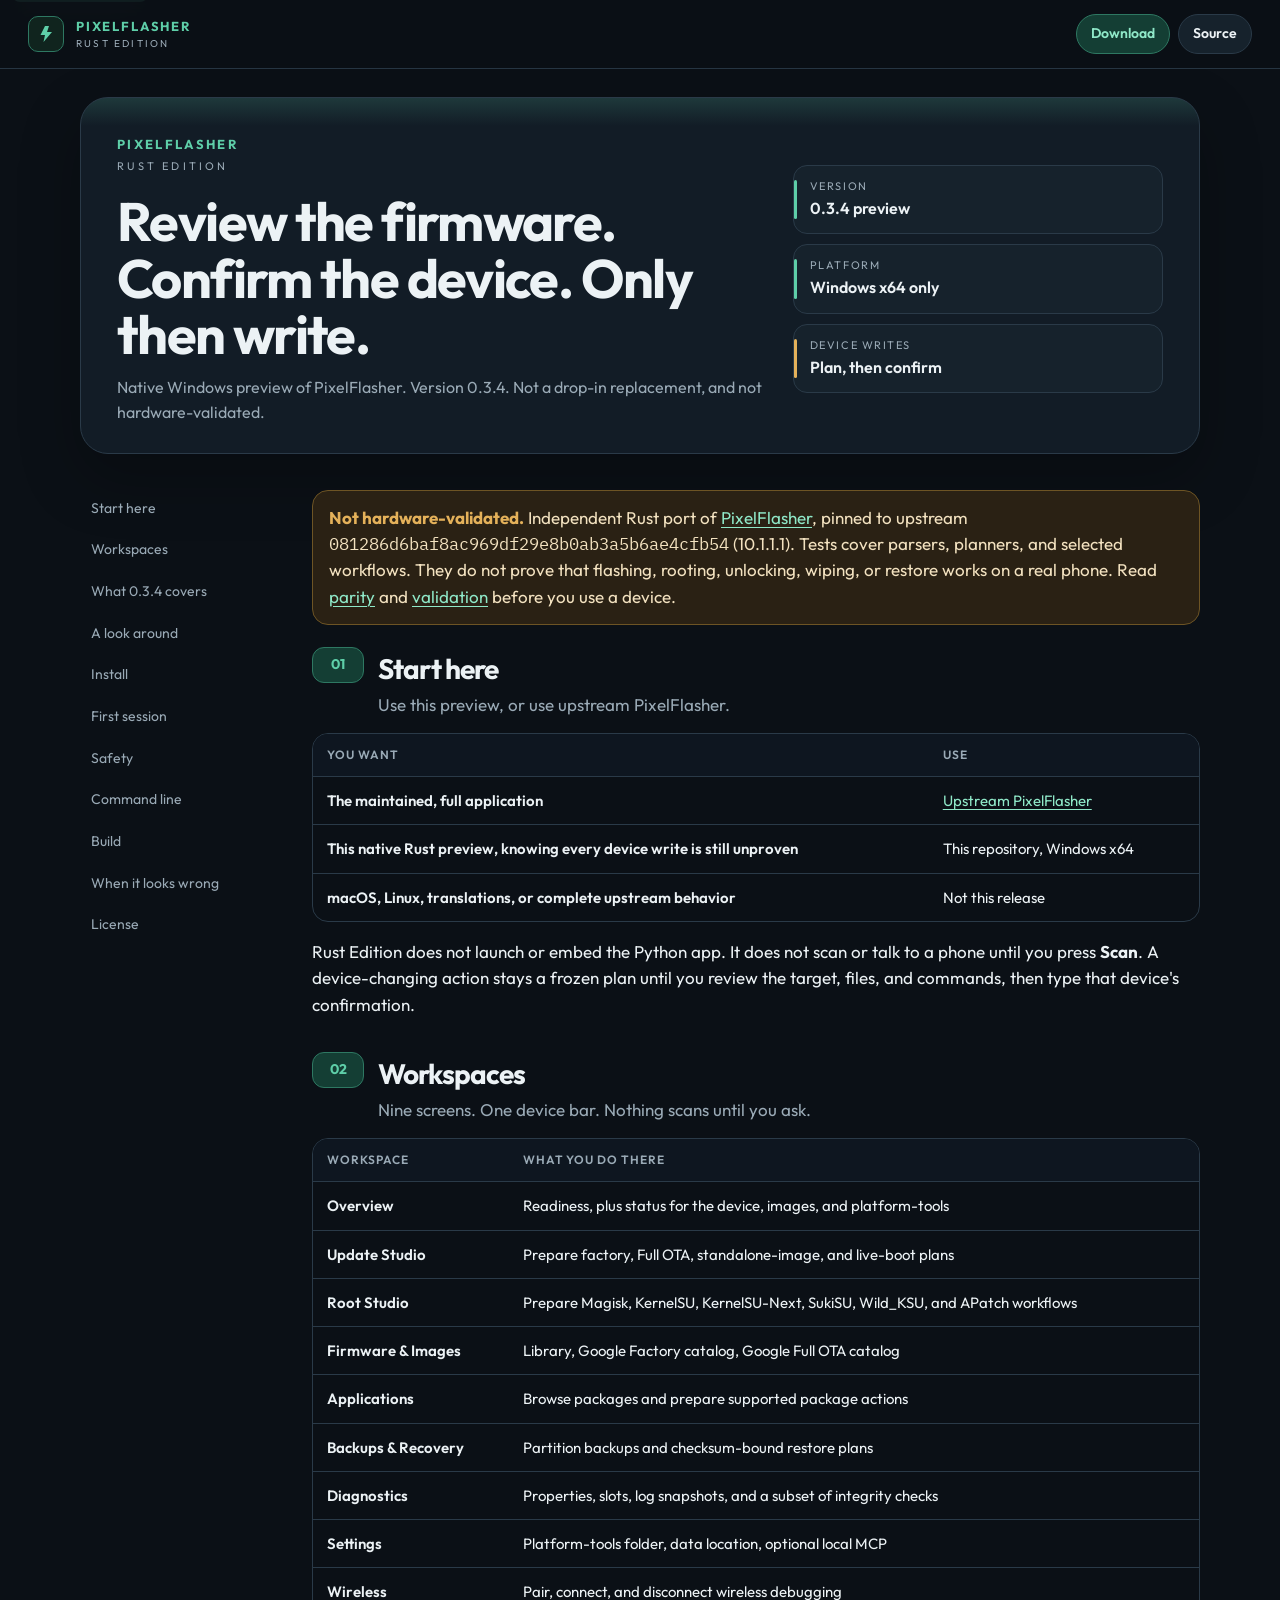
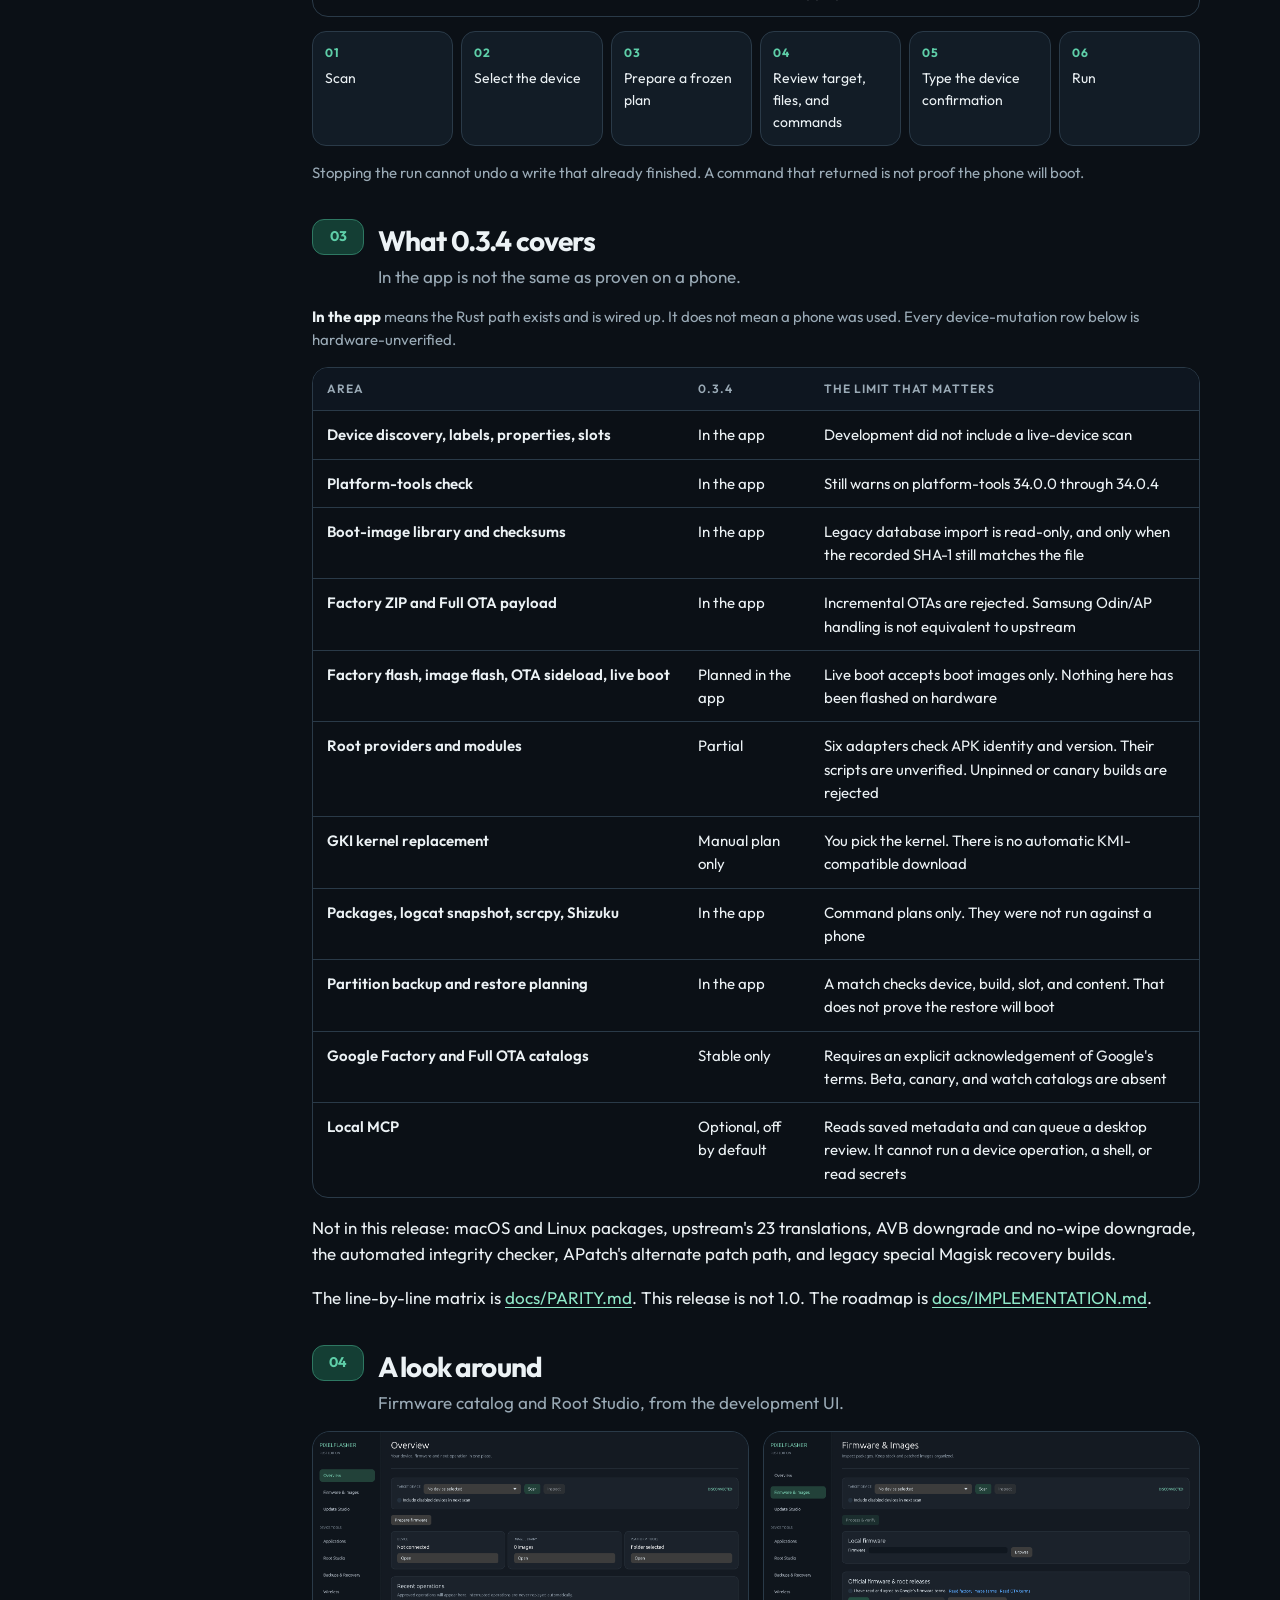
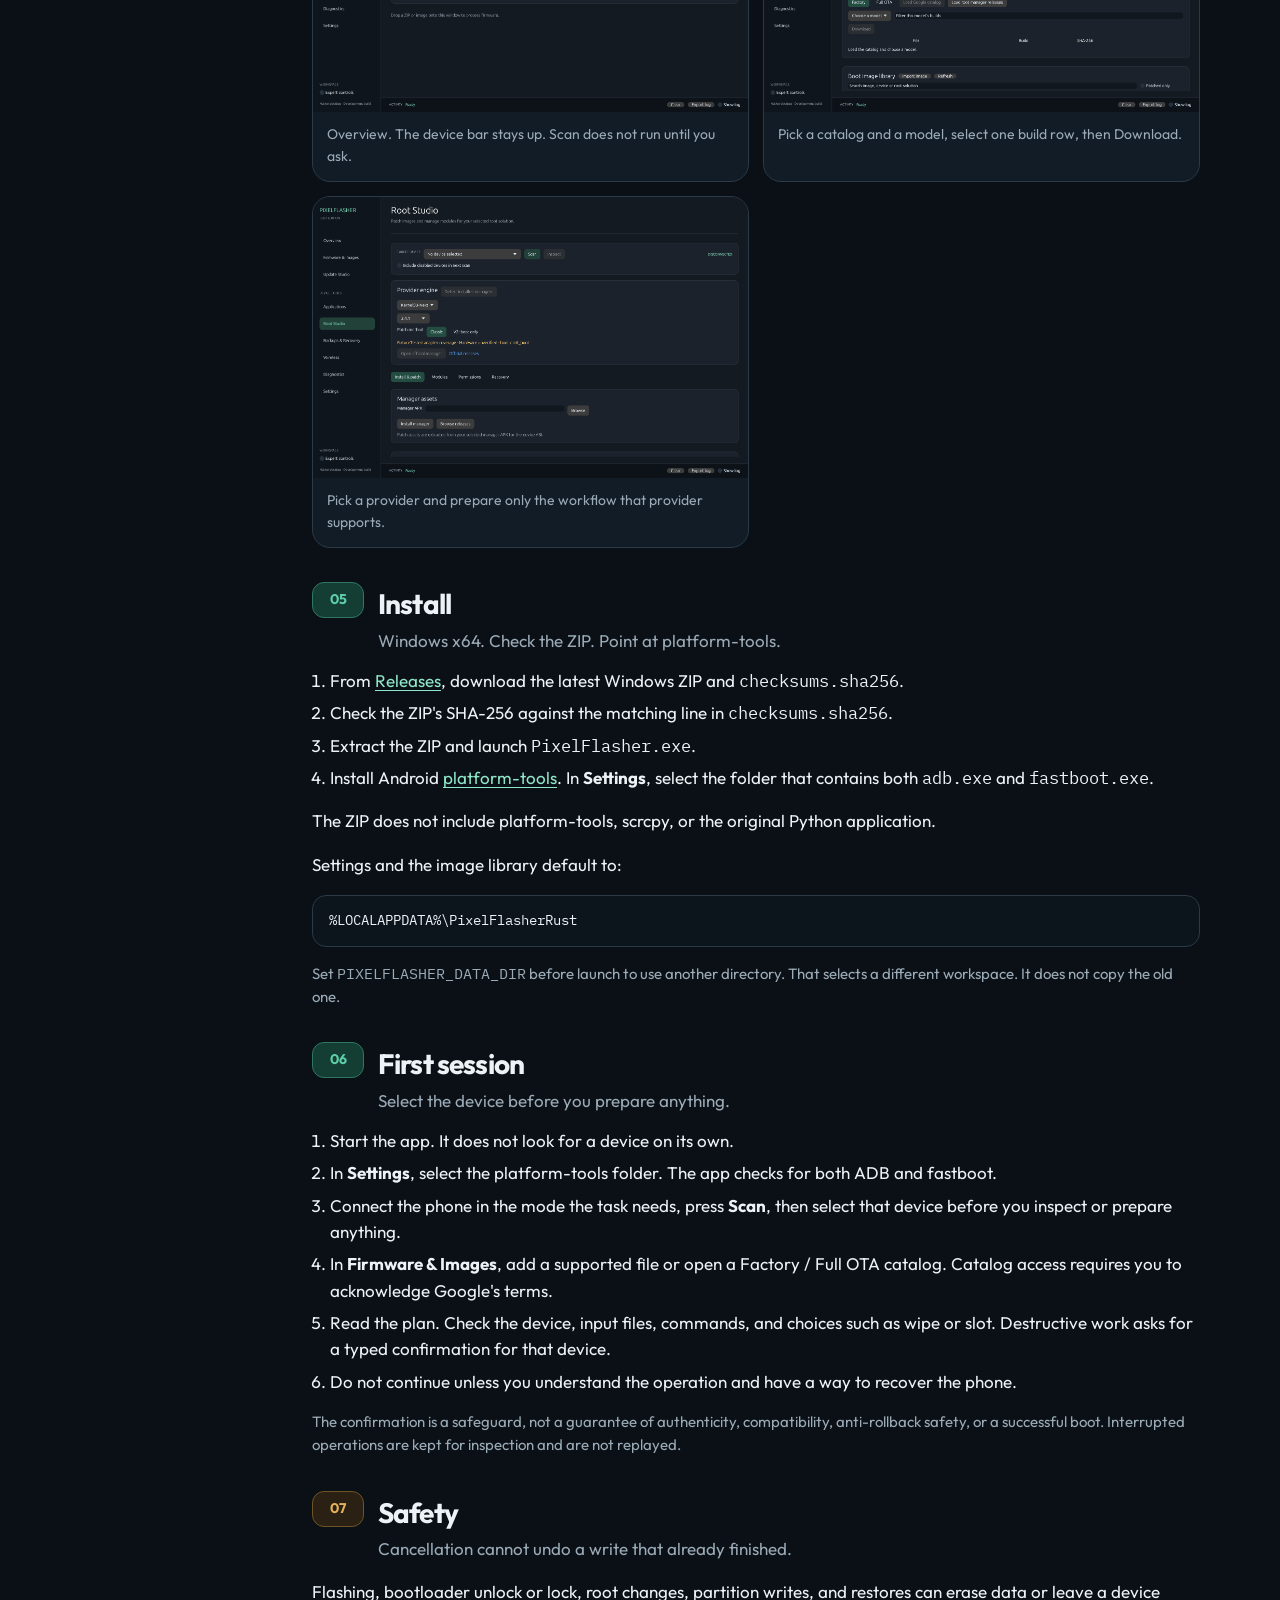
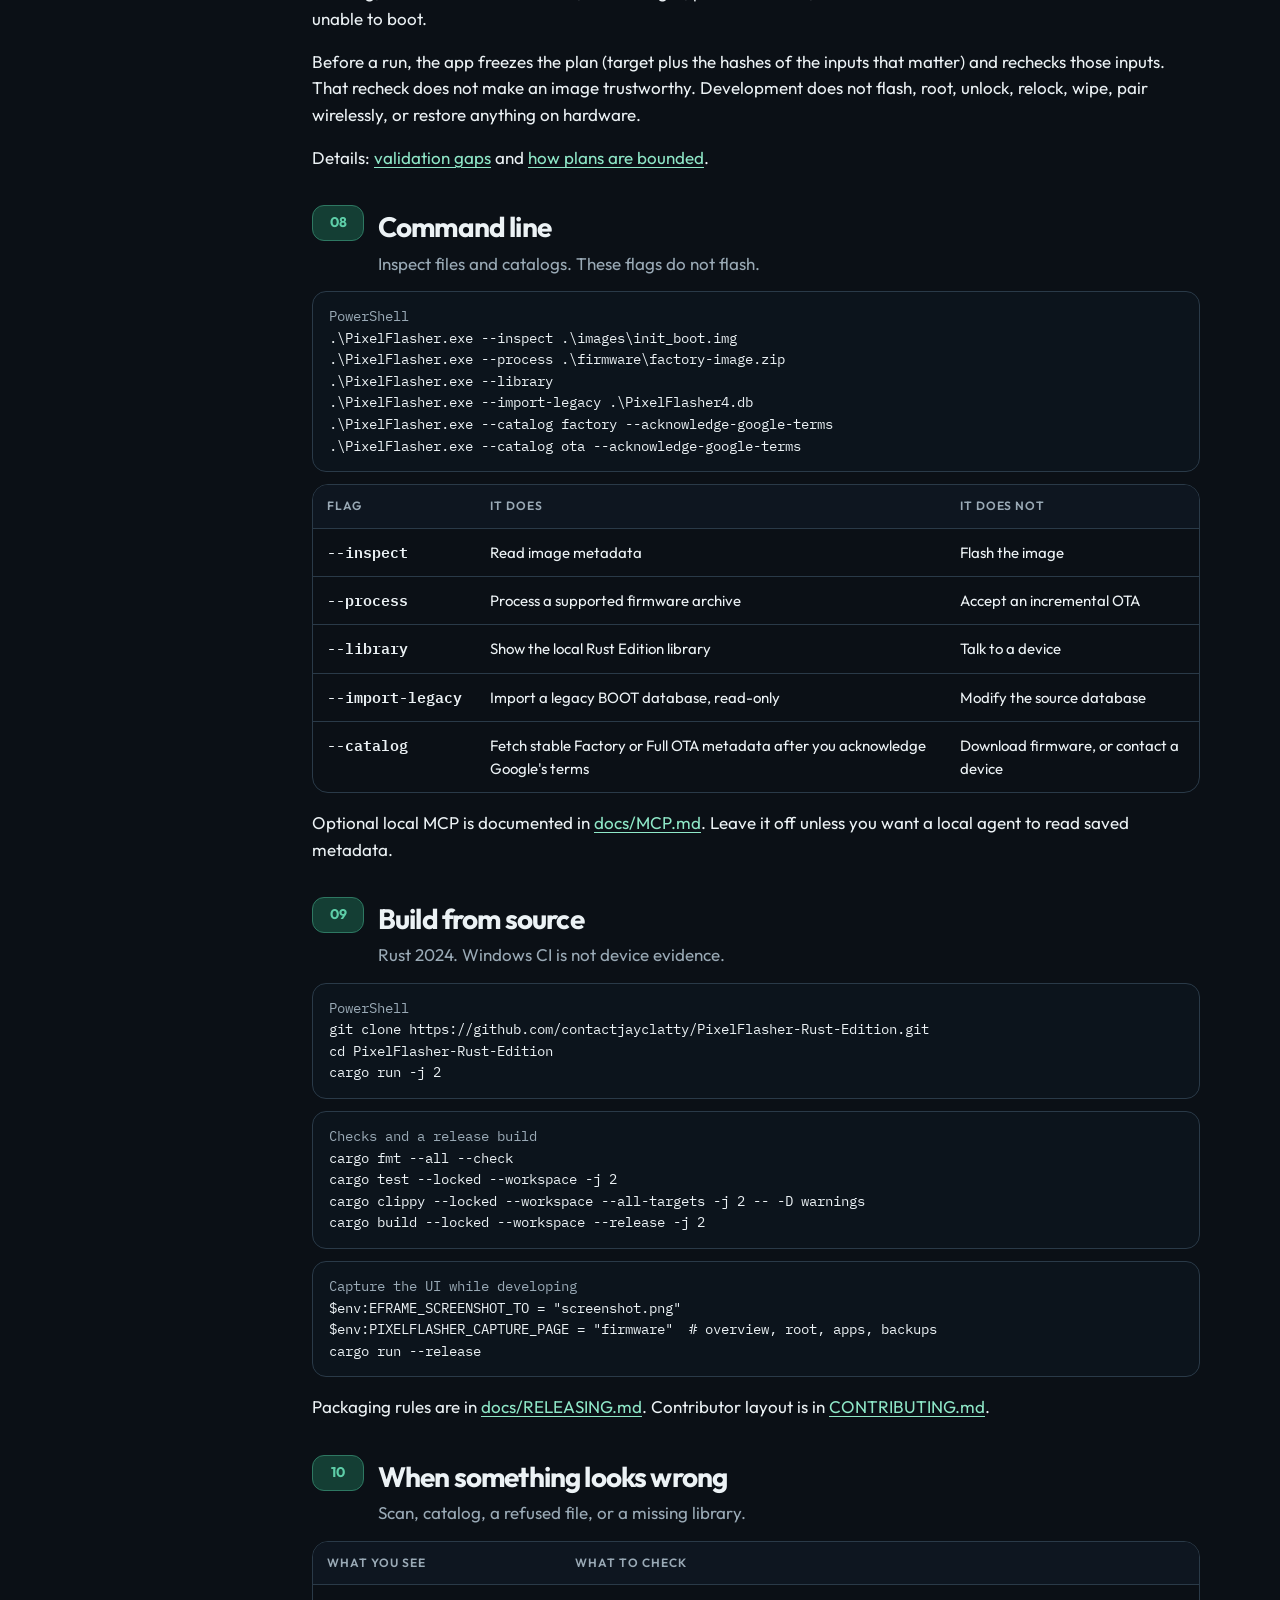
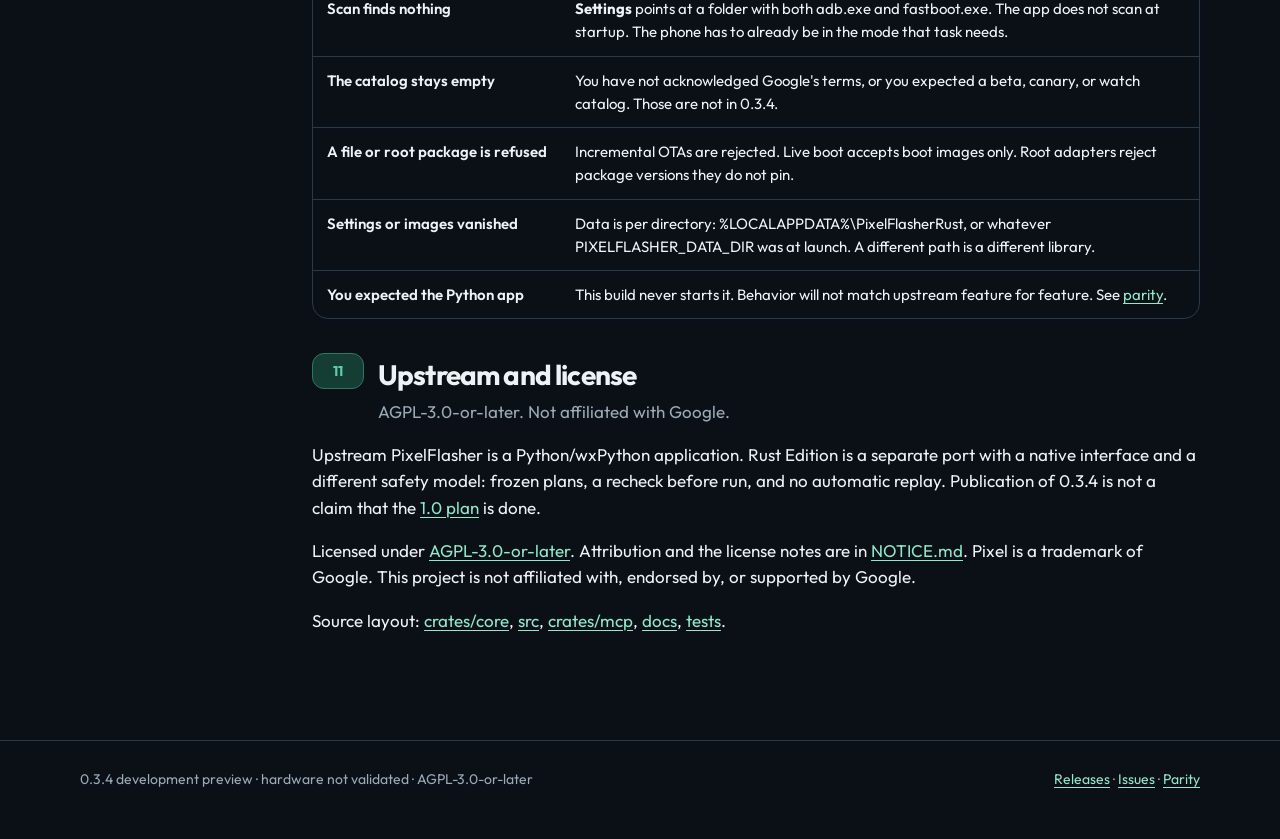
==== docs/index.html @ 73e9b88b "Publish a GitHub Pages site from docs. The page uses real CSS in the app palette. README links to it" ====
<!DOCTYPE html>
<html lang="en">
<head>
  <meta charset="utf-8">
  <meta name="viewport" content="width=device-width, initial-scale=1">
  <title>PixelFlasher Rust Edition</title>
  <meta name="description" content="Native Windows preview for reviewing Pixel firmware and device operations before anything is written. Version 0.3.4. Not hardware-validated.">
  <meta property="og:title" content="PixelFlasher Rust Edition">
  <meta property="og:description" content="Review the firmware. Confirm the device. Only then write. Development preview 0.3.4 for Windows x64.">
  <meta property="og:image" content="https://contactjayclatty.github.io/PixelFlasher-Rust-Edition/screenshots/overview.png">
  <link rel="icon" href="favicon.svg" type="image/svg+xml">
  <link rel="preconnect" href="https://fonts.googleapis.com">
  <link rel="preconnect" href="https://fonts.gstatic.com" crossorigin>
  <link href="https://fonts.googleapis.com/css2?family=IBM+Plex+Mono:wght@400;500&family=Outfit:wght@400;500;700&display=swap" rel="stylesheet">
  <link rel="stylesheet" href="site.css">
</head>
<body>
  <a class="skip" href="#content">Skip to content</a>
  <header class="top">
    <a class="brand" href="#top">
      <span class="mark" aria-hidden="true">
        <svg width="18" height="18" viewBox="0 0 18 18" fill="none">
          <path d="M8 1 L3.5 10 H8 L6.5 17 L15 7 H10 L12 1 Z" fill="#5ECEA8"/>
        </svg>
      </span>
      <span>
        <b>PIXELFLASHER</b>
        <small>RUST EDITION</small>
      </span>
    </a>
    <div class="top-actions">
      <a class="btn primary" href="https://github.com/contactjayclatty/PixelFlasher-Rust-Edition/releases">Download</a>
      <a class="btn" href="https://github.com/contactjayclatty/PixelFlasher-Rust-Edition">Source</a>
    </div>
  </header>

  <main id="top">
    <div class="wrap hero">
      <div>
        <p class="kicker">PIXELFLASHER</p>
        <p class="eyebrow">RUST EDITION</p>
        <h1>Review the firmware. Confirm the device. Only then write.</h1>
        <p class="lede">Native Windows preview of PixelFlasher. Version 0.3.4. Not a drop-in replacement, and not hardware-validated.</p>
      </div>
      <div class="facts">
        <div class="fact"><span>VERSION</span><strong>0.3.4 preview</strong></div>
        <div class="fact"><span>PLATFORM</span><strong>Windows x64 only</strong></div>
        <div class="fact warn"><span>DEVICE WRITES</span><strong>Plan, then confirm</strong></div>
      </div>
    </div>

    <div class="wrap layout">
      <nav class="side" aria-label="On this page">
        <a href="#start">Start here</a>
        <a href="#workspaces">Workspaces</a>
        <a href="#coverage">What 0.3.4 covers</a>
        <a href="#look">A look around</a>
        <a href="#install">Install</a>
        <a href="#session">First session</a>
        <a href="#safety">Safety</a>
        <a href="#cli">Command line</a>
        <a href="#build">Build</a>
        <a href="#trouble">When it looks wrong</a>
        <a href="#license">License</a>
      </nav>

      <div id="content">
        <div class="alert">
          <strong>Not hardware-validated.</strong>
          Independent Rust port of <a href="https://github.com/badabing2005/PixelFlasher">PixelFlasher</a>, pinned to upstream <span class="mono">081286d6baf8ac969df29e8b0ab3a5b6ae4cfb54</span> (10.1.1.1). Tests cover parsers, planners, and selected workflows. They do not prove that flashing, rooting, unlocking, wiping, or restore works on a real phone. Read <a href="https://github.com/contactjayclatty/PixelFlasher-Rust-Edition/blob/main/docs/PARITY.md">parity</a> and <a href="https://github.com/contactjayclatty/PixelFlasher-Rust-Edition/blob/main/docs/VALIDATION.md">validation</a> before you use a device.
        </div>

        <section id="start">
          <div class="section-head">
            <span class="index">01</span>
            <div>
              <h2>Start here</h2>
              <p>Use this preview, or use upstream PixelFlasher.</p>
            </div>
          </div>
          <div class="table-wrap">
            <table>
              <thead><tr><th>You want</th><th>Use</th></tr></thead>
              <tbody>
                <tr><td>The maintained, full application</td><td><a href="https://github.com/badabing2005/PixelFlasher">Upstream PixelFlasher</a></td></tr>
                <tr><td>This native Rust preview, knowing every device write is still unproven</td><td>This repository, Windows x64</td></tr>
                <tr><td>macOS, Linux, translations, or complete upstream behavior</td><td>Not this release</td></tr>
              </tbody>
            </table>
          </div>
          <p>Rust Edition does not launch or embed the Python app. It does not scan or talk to a phone until you press <strong>Scan</strong>. A device-changing action stays a frozen plan until you review the target, files, and commands, then type that device's confirmation.</p>
        </section>

        <section id="workspaces">
          <div class="section-head">
            <span class="index">02</span>
            <div>
              <h2>Workspaces</h2>
              <p>Nine screens. One device bar. Nothing scans until you ask.</p>
            </div>
          </div>
          <div class="table-wrap">
            <table>
              <thead><tr><th>Workspace</th><th>What you do there</th></tr></thead>
              <tbody>
                <tr><td>Overview</td><td>Readiness, plus status for the device, images, and platform-tools</td></tr>
                <tr><td>Update Studio</td><td>Prepare factory, Full OTA, standalone-image, and live-boot plans</td></tr>
                <tr><td>Root Studio</td><td>Prepare Magisk, KernelSU, KernelSU-Next, SukiSU, Wild_KSU, and APatch workflows</td></tr>
                <tr><td>Firmware & Images</td><td>Library, Google Factory catalog, Google Full OTA catalog</td></tr>
                <tr><td>Applications</td><td>Browse packages and prepare supported package actions</td></tr>
                <tr><td>Backups & Recovery</td><td>Partition backups and checksum-bound restore plans</td></tr>
                <tr><td>Diagnostics</td><td>Properties, slots, log snapshots, and a subset of integrity checks</td></tr>
                <tr><td>Settings</td><td>Platform-tools folder, data location, optional local MCP</td></tr>
                <tr><td>Wireless</td><td>Pair, connect, and disconnect wireless debugging</td></tr>
              </tbody>
            </table>
          </div>
          <div class="steps" aria-label="Review flow">
            <div class="step"><b>01</b><span>Scan</span></div>
            <div class="step"><b>02</b><span>Select the device</span></div>
            <div class="step"><b>03</b><span>Prepare a frozen plan</span></div>
            <div class="step"><b>04</b><span>Review target, files, and commands</span></div>
            <div class="step"><b>05</b><span>Type the device confirmation</span></div>
            <div class="step"><b>06</b><span>Run</span></div>
          </div>
          <p class="note">Stopping the run cannot undo a write that already finished. A command that returned is not proof the phone will boot.</p>
        </section>

        <section id="coverage">
          <div class="section-head">
            <span class="index">03</span>
            <div>
              <h2>What 0.3.4 covers</h2>
              <p>In the app is not the same as proven on a phone.</p>
            </div>
          </div>
          <p class="note"><strong style="color:var(--text)">In the app</strong> means the Rust path exists and is wired up. It does not mean a phone was used. Every device-mutation row below is hardware-unverified.</p>
          <div class="table-wrap">
            <table>
              <thead><tr><th>Area</th><th>0.3.4</th><th>The limit that matters</th></tr></thead>
              <tbody>
                <tr><td>Device discovery, labels, properties, slots</td><td>In the app</td><td>Development did not include a live-device scan</td></tr>
                <tr><td>Platform-tools check</td><td>In the app</td><td>Still warns on platform-tools 34.0.0 through 34.0.4</td></tr>
                <tr><td>Boot-image library and checksums</td><td>In the app</td><td>Legacy database import is read-only, and only when the recorded SHA-1 still matches the file</td></tr>
                <tr><td>Factory ZIP and Full OTA payload</td><td>In the app</td><td>Incremental OTAs are rejected. Samsung Odin/AP handling is not equivalent to upstream</td></tr>
                <tr><td>Factory flash, image flash, OTA sideload, live boot</td><td>Planned in the app</td><td>Live boot accepts boot images only. Nothing here has been flashed on hardware</td></tr>
                <tr><td>Root providers and modules</td><td>Partial</td><td>Six adapters check APK identity and version. Their scripts are unverified. Unpinned or canary builds are rejected</td></tr>
                <tr><td>GKI kernel replacement</td><td>Manual plan only</td><td>You pick the kernel. There is no automatic KMI-compatible download</td></tr>
                <tr><td>Packages, logcat snapshot, scrcpy, Shizuku</td><td>In the app</td><td>Command plans only. They were not run against a phone</td></tr>
                <tr><td>Partition backup and restore planning</td><td>In the app</td><td>A match checks device, build, slot, and content. That does not prove the restore will boot</td></tr>
                <tr><td>Google Factory and Full OTA catalogs</td><td>Stable only</td><td>Requires an explicit acknowledgement of Google's terms. Beta, canary, and watch catalogs are absent</td></tr>
                <tr><td>Local MCP</td><td>Optional, off by default</td><td>Reads saved metadata and can queue a desktop review. It cannot run a device operation, a shell, or read secrets</td></tr>
              </tbody>
            </table>
          </div>
          <p>Not in this release: macOS and Linux packages, upstream's 23 translations, AVB downgrade and no-wipe downgrade, the automated integrity checker, APatch's alternate patch path, and legacy special Magisk recovery builds.</p>
          <p>The line-by-line matrix is <a href="https://github.com/contactjayclatty/PixelFlasher-Rust-Edition/blob/main/docs/PARITY.md">docs/PARITY.md</a>. This release is not 1.0. The roadmap is <a href="https://github.com/contactjayclatty/PixelFlasher-Rust-Edition/blob/main/docs/IMPLEMENTATION.md">docs/IMPLEMENTATION.md</a>.</p>
        </section>

        <section id="look">
          <div class="section-head">
            <span class="index">04</span>
            <div>
              <h2>A look around</h2>
              <p>Firmware catalog and Root Studio, from the development UI.</p>
            </div>
          </div>
          <div class="shots">
            <figure>
              <img src="screenshots/overview.png" alt="Overview with the device bar, Scan, Inspect, and status rows">
              <figcaption>Overview. The device bar stays up. Scan does not run until you ask.</figcaption>
            </figure>
            <figure>
              <img src="screenshots/firmware.png" alt="Factory and Full OTA catalog with a model selector and build rows">
              <figcaption>Pick a catalog and a model, select one build row, then Download.</figcaption>
            </figure>
            <figure>
              <img src="screenshots/root.png" alt="Root Studio with provider selection and manager assets">
              <figcaption>Pick a provider and prepare only the workflow that provider supports.</figcaption>
            </figure>
          </div>
        </section>

        <section id="install">
          <div class="section-head">
            <span class="index">05</span>
            <div>
              <h2>Install</h2>
              <p>Windows x64. Check the ZIP. Point at platform-tools.</p>
            </div>
          </div>
          <ol class="clean">
            <li>From <a href="https://github.com/contactjayclatty/PixelFlasher-Rust-Edition/releases">Releases</a>, download the latest Windows ZIP and <span class="mono">checksums.sha256</span>.</li>
            <li>Check the ZIP's SHA-256 against the matching line in <span class="mono">checksums.sha256</span>.</li>
            <li>Extract the ZIP and launch <span class="mono">PixelFlasher.exe</span>.</li>
            <li>Install Android <a href="https://developer.android.com/tools/releases/platform-tools">platform-tools</a>. In <strong>Settings</strong>, select the folder that contains both <span class="mono">adb.exe</span> and <span class="mono">fastboot.exe</span>.</li>
          </ol>
          <p>The ZIP does not include platform-tools, scrcpy, or the original Python application.</p>
          <p>Settings and the image library default to:</p>
          <pre>%LOCALAPPDATA%\PixelFlasherRust</pre>
          <p class="note">Set <span class="mono">PIXELFLASHER_DATA_DIR</span> before launch to use another directory. That selects a different workspace. It does not copy the old one.</p>
        </section>

        <section id="session">
          <div class="section-head">
            <span class="index">06</span>
            <div>
              <h2>First session</h2>
              <p>Select the device before you prepare anything.</p>
            </div>
          </div>
          <ol class="clean">
            <li>Start the app. It does not look for a device on its own.</li>
            <li>In <strong>Settings</strong>, select the platform-tools folder. The app checks for both ADB and fastboot.</li>
            <li>Connect the phone in the mode the task needs, press <strong>Scan</strong>, then select that device before you inspect or prepare anything.</li>
            <li>In <strong>Firmware & Images</strong>, add a supported file or open a Factory / Full OTA catalog. Catalog access requires you to acknowledge Google's terms.</li>
            <li>Read the plan. Check the device, input files, commands, and choices such as wipe or slot. Destructive work asks for a typed confirmation for that device.</li>
            <li>Do not continue unless you understand the operation and have a way to recover the phone.</li>
          </ol>
          <p class="note">The confirmation is a safeguard, not a guarantee of authenticity, compatibility, anti-rollback safety, or a successful boot. Interrupted operations are kept for inspection and are not replayed.</p>
        </section>

        <section id="safety">
          <div class="section-head">
            <span class="index amber">07</span>
            <div>
              <h2>Safety</h2>
              <p>Cancellation cannot undo a write that already finished.</p>
            </div>
          </div>
          <p>Flashing, bootloader unlock or lock, root changes, partition writes, and restores can erase data or leave a device unable to boot.</p>
          <p>Before a run, the app freezes the plan (target plus the hashes of the inputs that matter) and rechecks those inputs. That recheck does not make an image trustworthy. Development does not flash, root, unlock, relock, wipe, pair wirelessly, or restore anything on hardware.</p>
          <p>Details: <a href="https://github.com/contactjayclatty/PixelFlasher-Rust-Edition/blob/main/docs/VALIDATION.md">validation gaps</a> and <a href="https://github.com/contactjayclatty/PixelFlasher-Rust-Edition/blob/main/docs/ARCHITECTURE.md">how plans are bounded</a>.</p>
        </section>

        <section id="cli">
          <div class="section-head">
            <span class="index">08</span>
            <div>
              <h2>Command line</h2>
              <p>Inspect files and catalogs. These flags do not flash.</p>
            </div>
          </div>
          <pre><span>PowerShell</span>
.\PixelFlasher.exe --inspect .\images\init_boot.img
.\PixelFlasher.exe --process .\firmware\factory-image.zip
.\PixelFlasher.exe --library
.\PixelFlasher.exe --import-legacy .\PixelFlasher4.db
.\PixelFlasher.exe --catalog factory --acknowledge-google-terms
.\PixelFlasher.exe --catalog ota --acknowledge-google-terms</pre>
          <div class="table-wrap">
            <table>
              <thead><tr><th>Flag</th><th>It does</th><th>It does not</th></tr></thead>
              <tbody>
                <tr><td><span class="mono">--inspect</span></td><td>Read image metadata</td><td>Flash the image</td></tr>
                <tr><td><span class="mono">--process</span></td><td>Process a supported firmware archive</td><td>Accept an incremental OTA</td></tr>
                <tr><td><span class="mono">--library</span></td><td>Show the local Rust Edition library</td><td>Talk to a device</td></tr>
                <tr><td><span class="mono">--import-legacy</span></td><td>Import a legacy BOOT database, read-only</td><td>Modify the source database</td></tr>
                <tr><td><span class="mono">--catalog</span></td><td>Fetch stable Factory or Full OTA metadata after you acknowledge Google's terms</td><td>Download firmware, or contact a device</td></tr>
              </tbody>
            </table>
          </div>
          <p>Optional local MCP is documented in <a href="https://github.com/contactjayclatty/PixelFlasher-Rust-Edition/blob/main/docs/MCP.md">docs/MCP.md</a>. Leave it off unless you want a local agent to read saved metadata.</p>
        </section>

        <section id="build">
          <div class="section-head">
            <span class="index">09</span>
            <div>
              <h2>Build from source</h2>
              <p>Rust 2024. Windows CI is not device evidence.</p>
            </div>
          </div>
          <pre><span>PowerShell</span>
git clone https://github.com/contactjayclatty/PixelFlasher-Rust-Edition.git
cd PixelFlasher-Rust-Edition
cargo run -j 2</pre>
          <pre><span>Checks and a release build</span>
cargo fmt --all --check
cargo test --locked --workspace -j 2
cargo clippy --locked --workspace --all-targets -j 2 -- -D warnings
cargo build --locked --workspace --release -j 2</pre>
          <pre><span>Capture the UI while developing</span>
$env:EFRAME_SCREENSHOT_TO = "screenshot.png"
$env:PIXELFLASHER_CAPTURE_PAGE = "firmware"  # overview, root, apps, backups
cargo run --release</pre>
          <p>Packaging rules are in <a href="https://github.com/contactjayclatty/PixelFlasher-Rust-Edition/blob/main/docs/RELEASING.md">docs/RELEASING.md</a>. Contributor layout is in <a href="https://github.com/contactjayclatty/PixelFlasher-Rust-Edition/blob/main/CONTRIBUTING.md">CONTRIBUTING.md</a>.</p>
        </section>

        <section id="trouble">
          <div class="section-head">
            <span class="index">10</span>
            <div>
              <h2>When something looks wrong</h2>
              <p>Scan, catalog, a refused file, or a missing library.</p>
            </div>
          </div>
          <div class="table-wrap">
            <table>
              <thead><tr><th>What you see</th><th>What to check</th></tr></thead>
              <tbody>
                <tr><td>Scan finds nothing</td><td><strong>Settings</strong> points at a folder with both adb.exe and fastboot.exe. The app does not scan at startup. The phone has to already be in the mode that task needs.</td></tr>
                <tr><td>The catalog stays empty</td><td>You have not acknowledged Google's terms, or you expected a beta, canary, or watch catalog. Those are not in 0.3.4.</td></tr>
                <tr><td>A file or root package is refused</td><td>Incremental OTAs are rejected. Live boot accepts boot images only. Root adapters reject package versions they do not pin.</td></tr>
                <tr><td>Settings or images vanished</td><td>Data is per directory: %LOCALAPPDATA%\PixelFlasherRust, or whatever PIXELFLASHER_DATA_DIR was at launch. A different path is a different library.</td></tr>
                <tr><td>You expected the Python app</td><td>This build never starts it. Behavior will not match upstream feature for feature. See <a href="https://github.com/contactjayclatty/PixelFlasher-Rust-Edition/blob/main/docs/PARITY.md">parity</a>.</td></tr>
              </tbody>
            </table>
          </div>
        </section>

        <section id="license">
          <div class="section-head">
            <span class="index">11</span>
            <div>
              <h2>Upstream and license</h2>
              <p>AGPL-3.0-or-later. Not affiliated with Google.</p>
            </div>
          </div>
          <p>Upstream PixelFlasher is a Python/wxPython application. Rust Edition is a separate port with a native interface and a different safety model: frozen plans, a recheck before run, and no automatic replay. Publication of 0.3.4 is not a claim that the <a href="https://github.com/contactjayclatty/PixelFlasher-Rust-Edition/blob/main/docs/IMPLEMENTATION.md">1.0 plan</a> is done.</p>
          <p>Licensed under <a href="https://www.gnu.org/licenses/agpl-3.0">AGPL-3.0-or-later</a>. Attribution and the license notes are in <a href="https://github.com/contactjayclatty/PixelFlasher-Rust-Edition/blob/main/NOTICE.md">NOTICE.md</a>. Pixel is a trademark of Google. This project is not affiliated with, endorsed by, or supported by Google.</p>
          <p>Source layout: <a href="https://github.com/contactjayclatty/PixelFlasher-Rust-Edition/tree/main/crates/core">crates/core</a>, <a href="https://github.com/contactjayclatty/PixelFlasher-Rust-Edition/tree/main/src">src</a>, <a href="https://github.com/contactjayclatty/PixelFlasher-Rust-Edition/tree/main/crates/mcp">crates/mcp</a>, <a href="https://github.com/contactjayclatty/PixelFlasher-Rust-Edition/tree/main/docs">docs</a>, <a href="https://github.com/contactjayclatty/PixelFlasher-Rust-Edition/tree/main/tests">tests</a>.</p>
        </section>
      </div>
    </div>
  </main>
  <footer class="site">
    <div class="wrap">
      <div>0.3.4 development preview · hardware not validated · AGPL-3.0-or-later</div>
      <div>
        <a href="https://github.com/contactjayclatty/PixelFlasher-Rust-Edition/releases">Releases</a>
        ·
        <a href="https://github.com/contactjayclatty/PixelFlasher-Rust-Edition/issues">Issues</a>
        ·
        <a href="https://github.com/contactjayclatty/PixelFlasher-Rust-Edition/blob/main/docs/PARITY.md">Parity</a>
      </div>
    </div>
  </footer>
</body>
</html>
---- docs/site.css ----
:root {
  --bg: #0b1016;
  --raise: #101820;
  --card: #121c26;
  --line: #2a3a48;
  --mint: #5ecea8;
  --mint-2: #8fe8c8;
  --pill: #143e34;
  --pill-line: #2e7862;
  --text: #ecf2f5;
  --muted: #9aaab6;
  --amber: #e4b15a;
  --amber-bg: #2a2114;
  --amber-line: #6d5424;
  --chip: #16222c;
  --danger: #f0b4b4;
  --sans: "Outfit", "Segoe UI", "Helvetica Neue", sans-serif;
  --mono: "IBM Plex Mono", ui-monospace, "Cascadia Code", monospace;
  --max: 1120px;
  --nav: 196px;
  --radius: 18px;
}
* { box-sizing: border-box; }
html { scroll-behavior: smooth; }
body {
  margin: 0;
  background:
    radial-gradient(900px 420px at 10% -10%, rgba(94, 206, 168, .08), transparent 60%),
    var(--bg);
  color: var(--text);
  font-family: var(--sans);
  font-size: 17px;
  line-height: 1.55;
}
a { color: var(--mint-2); text-decoration-thickness: 1px; text-underline-offset: 3px; }
a:hover { color: white; }
img { max-width: 100%; height: auto; }
code, .mono { font-family: var(--mono); }
:focus-visible { outline: 2px solid var(--mint); outline-offset: 3px; }

.skip {
  position: absolute; left: 12px; top: -40px;
  background: var(--mint); color: #062018; padding: 8px 12px; border-radius: 8px;
}
.skip:focus { top: 12px; z-index: 5; }

.top {
  position: sticky; top: 0; z-index: 4;
  display: flex; align-items: center; justify-content: space-between; gap: 16px;
  padding: 14px 28px;
  background: rgba(11, 16, 22, .86);
  border-bottom: 1px solid rgba(42, 58, 72, .9);
  backdrop-filter: blur(14px);
}
.brand { display: flex; align-items: center; gap: 12px; color: inherit; text-decoration: none; }
.mark {
  width: 36px; height: 36px; border-radius: 10px;
  background: #10241e; border: 1px solid var(--pill-line);
  display: grid; place-items: center;
}
.brand b { display: block; letter-spacing: .14em; font-size: 13px; font-weight: 700; color: var(--mint); }
.brand small { display: block; letter-spacing: .22em; font-size: 10px; color: var(--muted); }
.top-actions { display: flex; gap: 8px; flex-wrap: wrap; }
.btn {
  display: inline-flex; align-items: center; justify-content: center;
  border-radius: 999px; padding: 8px 14px;
  font-size: 14px; font-weight: 600; text-decoration: none;
  border: 1px solid var(--line); color: var(--text); background: var(--chip);
}
.btn.primary { background: var(--pill); border-color: var(--pill-line); color: var(--mint-2); }
.btn:hover { border-color: var(--mint); color: white; }

.wrap { width: min(var(--max), calc(100% - 40px)); margin: 0 auto; }
.hero {
  margin: 28px auto 8px;
  background: linear-gradient(180deg, rgba(94,206,168,.16), rgba(94,206,168,0) 28px), var(--card);
  border: 1px solid var(--line);
  border-radius: 28px;
  padding: 36px 36px 28px;
  display: grid;
  grid-template-columns: 1.4fr .8fr;
  gap: 28px;
  box-shadow: 0 24px 60px rgba(0,0,0,.25);
}
.kicker { margin: 0; letter-spacing: .18em; font-size: 13px; font-weight: 700; color: var(--mint); }
.eyebrow { margin: 4px 0 18px; letter-spacing: .28em; font-size: 11px; color: var(--muted); }
h1 { margin: 0 0 12px; font-size: clamp(36px, 5vw, 54px); line-height: 1.05; letter-spacing: -0.03em; font-weight: 700; }
.lede { margin: 0; color: var(--muted); font-size: 16px; }
.facts { display: grid; gap: 10px; align-content: center; }
.fact {
  background: var(--chip); border: 1px solid var(--line); border-radius: 14px;
  padding: 12px 14px 12px 16px; position: relative;
}
.fact::before {
  content: ""; position: absolute; left: 0; top: 14px; bottom: 14px; width: 3px; border-radius: 3px; background: var(--mint);
}
.fact.warn::before { background: var(--amber); }
.fact span { display: block; font-size: 11px; letter-spacing: .14em; color: var(--muted); }
.fact strong { font-size: 16px; font-weight: 600; }

.layout { display: grid; grid-template-columns: var(--nav) 1fr; gap: 36px; padding: 28px 0 72px; }
.side { position: sticky; top: 84px; align-self: start; display: grid; gap: 4px; }
.side a {
  color: var(--muted); text-decoration: none; font-size: 14px;
  padding: 7px 10px; border-radius: 10px; border: 1px solid transparent;
}
.side a:hover { color: var(--text); background: rgba(255,255,255,.03); }

.alert {
  border: 1px solid var(--amber-line); background: var(--amber-bg);
  border-radius: 16px; padding: 14px 16px; margin: 0 0 22px; color: #f3e2c0;
}
.alert strong { color: var(--amber); }

section { margin: 0 0 34px; scroll-margin-top: 84px; }
.section-head { display: flex; gap: 14px; align-items: flex-start; margin-bottom: 14px; }
.index {
  flex: 0 0 auto; min-width: 52px; height: 36px; border-radius: 12px;
  display: grid; place-items: center;
  background: var(--pill); border: 1px solid var(--pill-line);
  color: var(--mint); font-weight: 700; font-size: 14px;
}
.index.amber { background: var(--amber-bg); border-color: var(--amber-line); color: var(--amber); }
h2 { margin: 0; font-size: 28px; letter-spacing: -0.03em; }
.section-head p { margin: 2px 0 0; color: var(--muted); }

.table-wrap { overflow-x: auto; border: 1px solid var(--line); border-radius: 16px; }
table { width: 100%; border-collapse: collapse; font-size: 15px; }
th, td { text-align: left; padding: 12px 14px; vertical-align: top; border-bottom: 1px solid var(--line); }
th { color: var(--muted); font-weight: 600; font-size: 12px; letter-spacing: .08em; text-transform: uppercase; background: #0e1620; }
tr:last-child td { border-bottom: 0; }
td:first-child { font-weight: 600; white-space: nowrap; }

.steps { display: grid; grid-template-columns: repeat(6, 1fr); gap: 8px; margin: 14px 0; }
.step {
  background: var(--card); border: 1px solid var(--line); border-radius: 14px; padding: 12px;
  min-height: 92px;
}
.step b { display: block; color: var(--mint); font-size: 12px; letter-spacing: .08em; }
.step span { display: block; margin-top: 6px; font-size: 14px; }

ol.clean, ul.clean { margin: 8px 0 0; padding-left: 18px; }
ol.clean li, ul.clean li { margin: 6px 0; }

.shots { display: grid; grid-template-columns: 1fr 1fr; gap: 14px; }
figure { margin: 0; background: var(--card); border: 1px solid var(--line); border-radius: 18px; overflow: hidden; }
figure img { display: block; width: 100%; }
figcaption { padding: 12px 14px 14px; color: var(--muted); font-size: 14px; }

pre {
  margin: 12px 0; padding: 14px 16px; overflow-x: auto;
  background: #0c141c; border: 1px solid var(--line); border-radius: 14px;
  font-family: var(--mono); font-size: 13.5px; line-height: 1.6;
}
pre span { color: var(--muted); }

.note { color: var(--muted); font-size: 15px; }

footer.site {
  border-top: 1px solid var(--line);
  padding: 28px 0 48px; color: var(--muted); font-size: 14px;
}
footer.site .wrap { display: flex; justify-content: space-between; gap: 18px; flex-wrap: wrap; }

@media (max-width: 900px) {
  .hero, .layout, .shots, .steps { grid-template-columns: 1fr; }
  .side { position: static; grid-auto-flow: column; overflow-x: auto; }
  .top { padding: 12px 16px; }
  .wrap { width: min(var(--max), calc(100% - 28px)); }
  .hero { padding: 22px; }
  td:first-child { white-space: normal; }
}
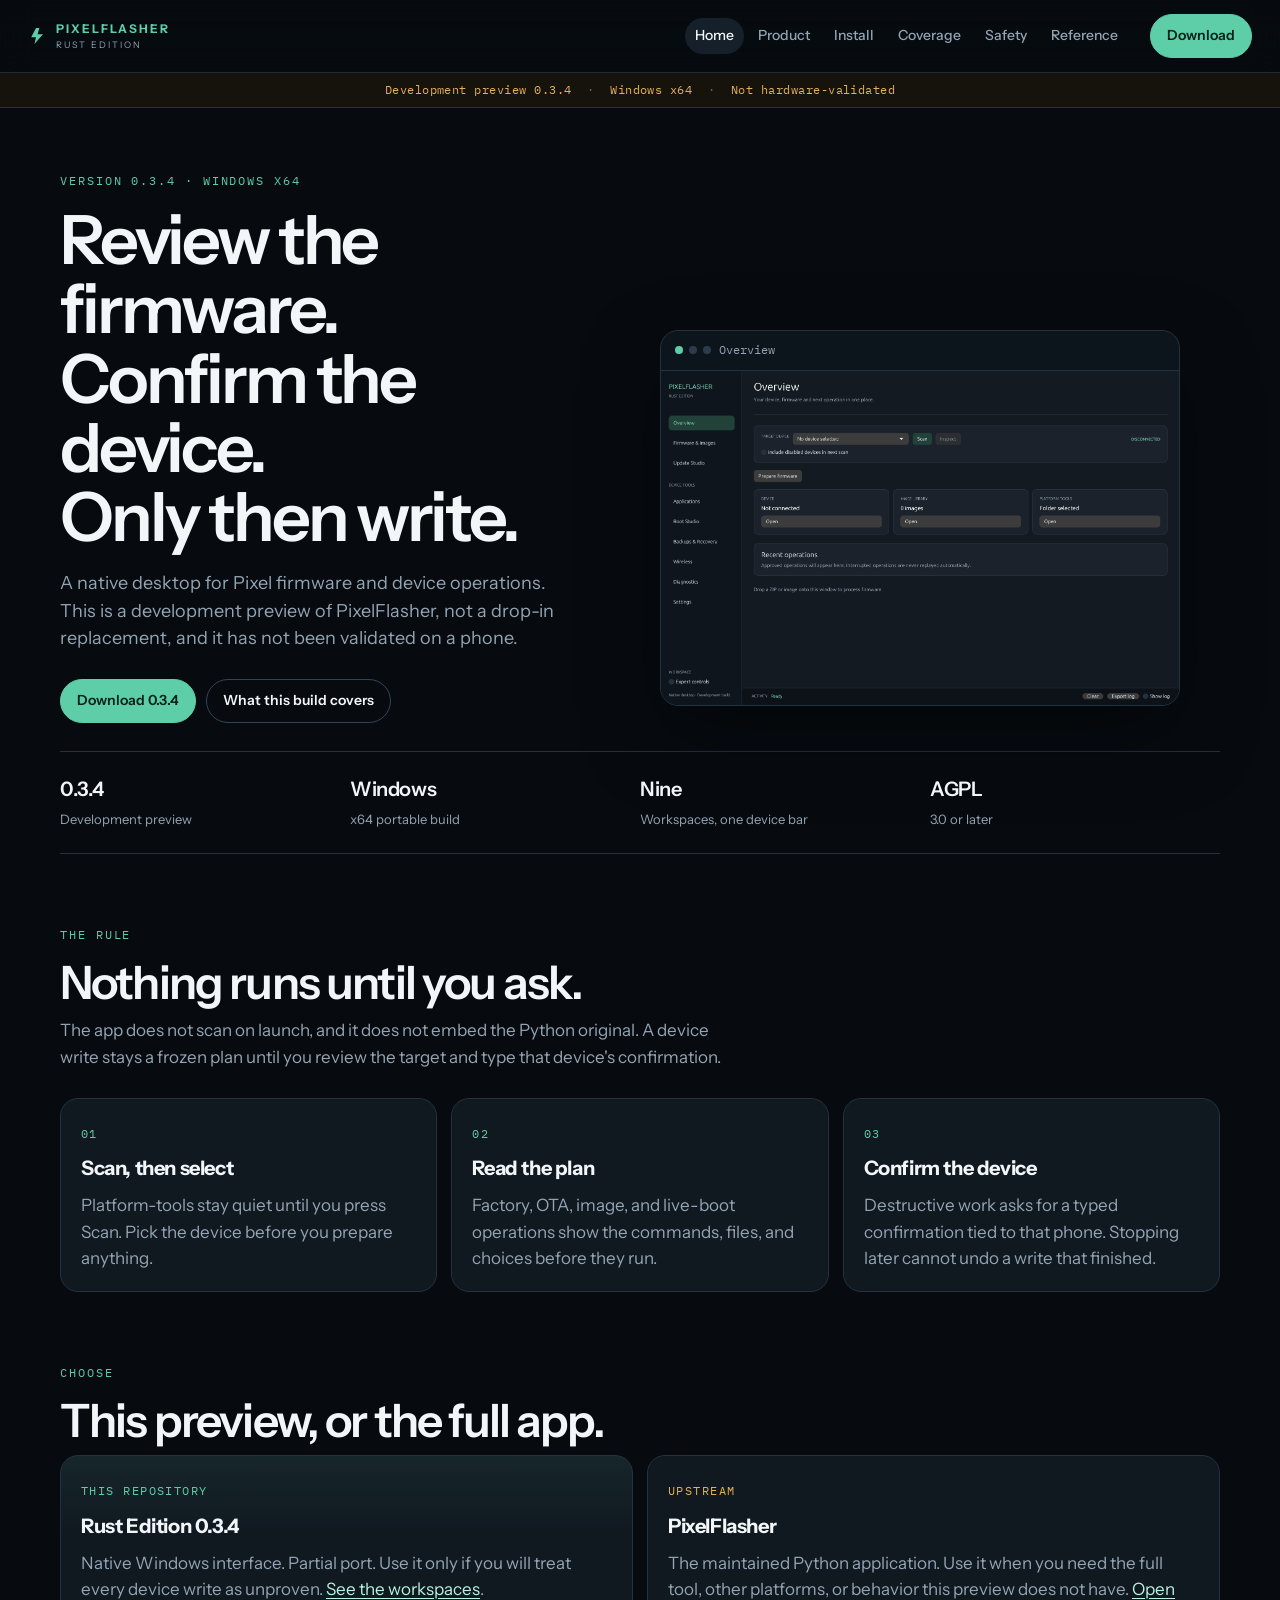
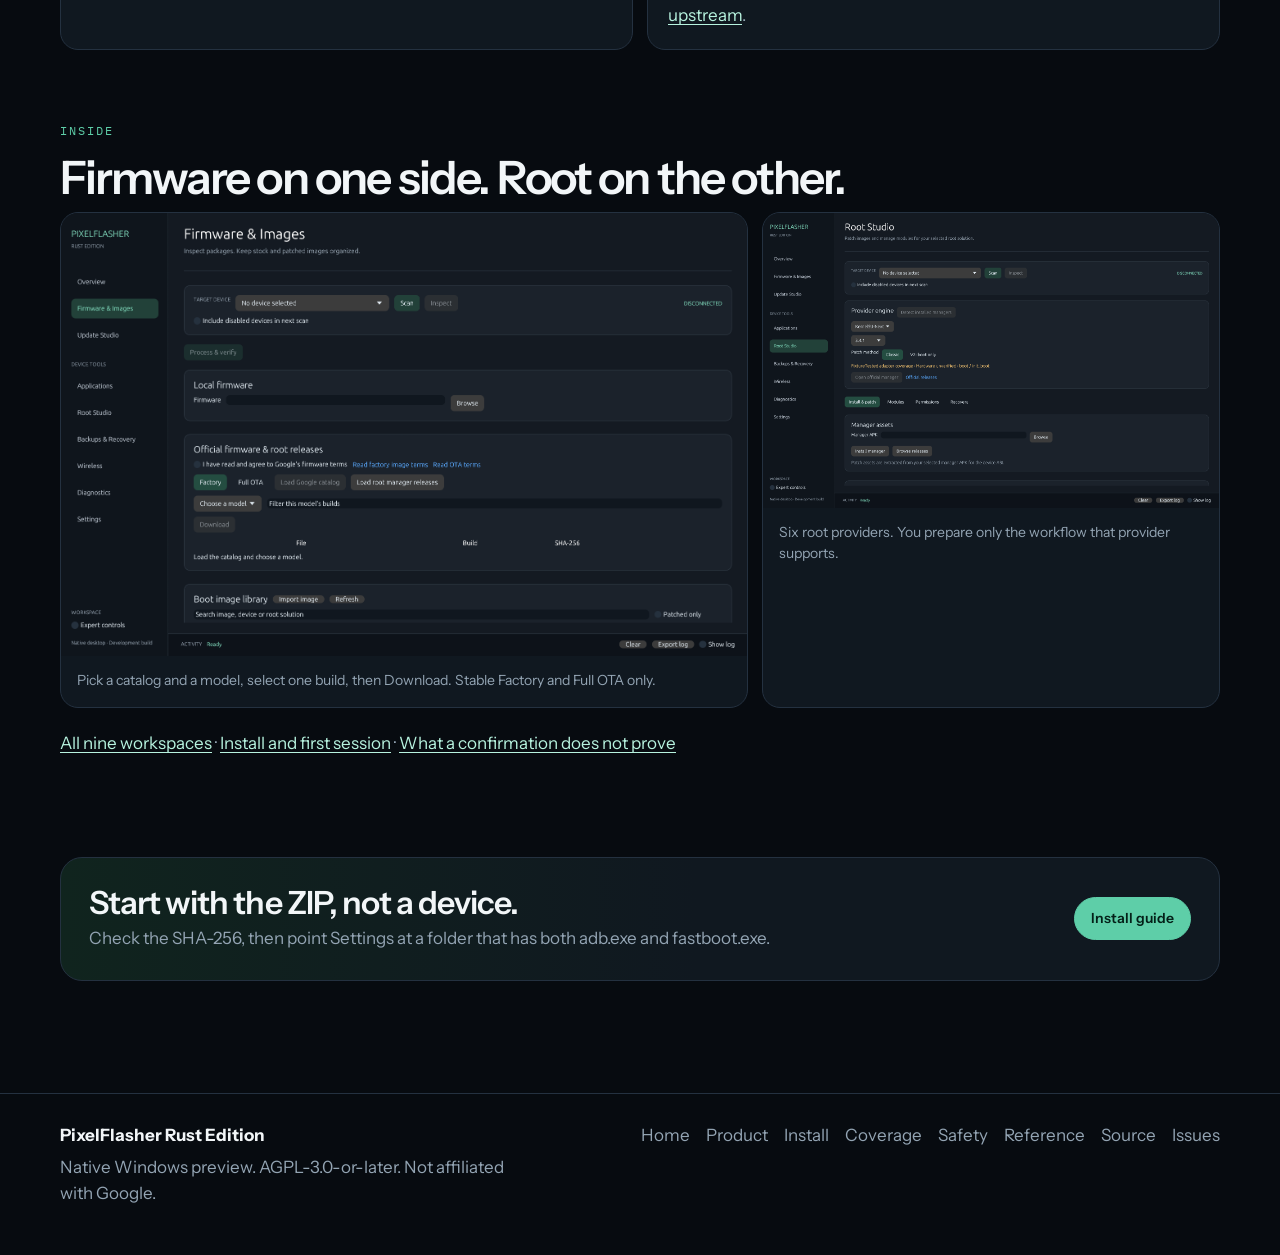
==== commit 1de689d5: "Rebuild the site as separate pages with a real home page. Home, product, install, coverage, safety, " ====
--- a/docs/index.html
+++ b/docs/index.html
@@ -4,335 +4,122 @@
   <meta charset="utf-8">
   <meta name="viewport" content="width=device-width, initial-scale=1">
   <title>PixelFlasher Rust Edition</title>
-  <meta name="description" content="Native Windows preview for reviewing Pixel firmware and device operations before anything is written. Version 0.3.4. Not hardware-validated.">
-  <meta property="og:title" content="PixelFlasher Rust Edition">
-  <meta property="og:description" content="Review the firmware. Confirm the device. Only then write. Development preview 0.3.4 for Windows x64.">
-  <meta property="og:image" content="https://contactjayclatty.github.io/PixelFlasher-Rust-Edition/screenshots/overview.png">
+  <meta name="description" content="Native Windows preview for reviewing Pixel firmware and device operations before anything is written.">
+  <meta name="theme-color" content="#070b10">
   <link rel="icon" href="favicon.svg" type="image/svg+xml">
   <link rel="preconnect" href="https://fonts.googleapis.com">
   <link rel="preconnect" href="https://fonts.gstatic.com" crossorigin>
-  <link href="https://fonts.googleapis.com/css2?family=IBM+Plex+Mono:wght@400;500&family=Outfit:wght@400;500;700&display=swap" rel="stylesheet">
+  <link href="https://fonts.googleapis.com/css2?family=IBM+Plex+Mono:wght@400;500&family=Instrument+Sans:ital,wght@0,400;0,500;0,600;0,700;1,400&display=swap" rel="stylesheet">
   <link rel="stylesheet" href="site.css">
 </head>
-<body>
+<body class="home">
   <a class="skip" href="#content">Skip to content</a>
-  <header class="top">
-    <a class="brand" href="#top">
-      <span class="mark" aria-hidden="true">
-        <svg width="18" height="18" viewBox="0 0 18 18" fill="none">
-          <path d="M8 1 L3.5 10 H8 L6.5 17 L15 7 H10 L12 1 Z" fill="#5ECEA8"/>
-        </svg>
-      </span>
-      <span>
-        <b>PIXELFLASHER</b>
-        <small>RUST EDITION</small>
-      </span>
+  <header class="bar">
+    <a class="brand" href="index.html">
+      <svg width="18" height="18" viewBox="0 0 18 18" aria-hidden="true"><path d="M8 1 3.2 10.2H8L6.4 17 15 7.2H9.6L11.4 1Z" fill="#5ecea8"/></svg>
+      <span><b>PIXELFLASHER</b><small>RUST EDITION</small></span>
     </a>
-    <div class="top-actions">
-      <a class="btn primary" href="https://github.com/contactjayclatty/PixelFlasher-Rust-Edition/releases">Download</a>
-      <a class="btn" href="https://github.com/contactjayclatty/PixelFlasher-Rust-Edition">Source</a>
+    <nav class="nav" aria-label="Site">
+      <a href="index.html" aria-current="page">Home</a>
+<a href="product.html">Product</a>
+<a href="install.html">Install</a>
+<a href="coverage.html">Coverage</a>
+<a href="safety.html">Safety</a>
+<a href="reference.html">Reference</a>
+    </nav>
+    <a class="btn" href="https://github.com/contactjayclatty/PixelFlasher-Rust-Edition/releases">Download</a>
+  </header>
+  <div class="ribbon">Development preview 0.3.4 <span>·</span> Windows x64 <span>·</span> Not hardware-validated</div>
+  <main id="content">
+    
+<div class="wrap hero">
+  <div>
+    <p class="kicker">Version 0.3.4 · Windows x64</p>
+    <h1>Review the firmware.<br>Confirm the device.<br>Only then write.</h1>
+    <p class="lede">A native desktop for Pixel firmware and device operations. This is a development preview of PixelFlasher, not a drop-in replacement, and it has not been validated on a phone.</p>
+    <div class="actions">
+      <a class="btn" href="https://github.com/contactjayclatty/PixelFlasher-Rust-Edition/releases">Download 0.3.4</a>
+      <a class="btn-ghost" href="coverage.html">What this build covers</a>
     </div>
-  </header>
+  </div>
+  <figure class="frame">
+    <div class="frame-bar"><span class="dots" aria-hidden="true"><i></i><i></i><i></i></span> Overview</div>
+    <img src="screenshots/overview.png" alt="PixelFlasher Rust Edition overview, with the device bar, Scan, and status cards">
+  </figure>
+</div>
+<div class="wrap stats" aria-label="Release facts">
+  <div class="stat"><b>0.3.4</b><span>Development preview</span></div>
+  <div class="stat"><b>Windows</b><span>x64 portable build</span></div>
+  <div class="stat"><b>Nine</b><span>Workspaces, one device bar</span></div>
+  <div class="stat"><b>AGPL</b><span>3.0 or later</span></div>
+</div>
+<section class="wrap section">
+  <p class="kicker">The rule</p>
+  <h2>Nothing runs until you ask.</h2>
+  <p class="intro">The app does not scan on launch, and it does not embed the Python original. A device write stays a frozen plan until you review the target and type that device's confirmation.</p>
+  <div class="grid-3">
+    <article class="card"><span class="num">01</span><h3>Scan, then select</h3><p>Platform-tools stay quiet until you press Scan. Pick the device before you prepare anything.</p></article>
+    <article class="card"><span class="num">02</span><h3>Read the plan</h3><p>Factory, OTA, image, and live-boot operations show the commands, files, and choices before they run.</p></article>
+    <article class="card"><span class="num">03</span><h3>Confirm the device</h3><p>Destructive work asks for a typed confirmation tied to that phone. Stopping later cannot undo a write that finished.</p></article>
+  </div>
+</section>
+<section class="wrap section" style="padding-top:0">
+  <p class="kicker">Choose</p>
+  <h2>This preview, or the full app.</h2>
+  <div class="split">
+    <article class="choice good">
+      <em>THIS REPOSITORY</em>
+      <h3>Rust Edition 0.3.4</h3>
+      <p>Native Windows interface. Partial port. Use it only if you will treat every device write as unproven. <a href="product.html">See the workspaces</a>.</p>
+    </article>
+    <article class="choice warn">
+      <em>UPSTREAM</em>
+      <h3>PixelFlasher</h3>
+      <p>The maintained Python application. Use it when you need the full tool, other platforms, or behavior this preview does not have. <a href="https://github.com/badabing2005/PixelFlasher">Open upstream</a>.</p>
+    </article>
+  </div>
+</section>
+<section class="wrap section" style="padding-top:0">
+  <p class="kicker">Inside</p>
+  <h2>Firmware on one side. Root on the other.</h2>
+  <div class="shots">
+    <figure class="shot">
+      <img src="screenshots/firmware.png" alt="Firmware and Images, with Factory and Full OTA catalog controls">
+      <figcaption>Pick a catalog and a model, select one build, then Download. Stable Factory and Full OTA only.</figcaption>
+    </figure>
+    <figure class="shot">
+      <img src="screenshots/root.png" alt="Root Studio with provider selection">
+      <figcaption>Six root providers. You prepare only the workflow that provider supports.</figcaption>
+    </figure>
+  </div>
+  <p class="intro" style="margin-top:22px"><a href="product.html">All nine workspaces</a> · <a href="install.html">Install and first session</a> · <a href="safety.html">What a confirmation does not prove</a></p>
+</section>
+<section class="wrap section" style="padding-top:0">
+  <div class="band">
+    <div>
+      <h2>Start with the ZIP, not a device.</h2>
+      <p>Check the SHA-256, then point Settings at a folder that has both adb.exe and fastboot.exe.</p>
+    </div>
+    <a class="btn" href="install.html">Install guide</a>
+  </div>
+</section>
 
-  <main id="top">
-    <div class="wrap hero">
+  </main>
+  <footer class="foot">
+    <div class="wrap foot-grid">
       <div>
-        <p class="kicker">PIXELFLASHER</p>
-        <p class="eyebrow">RUST EDITION</p>
-        <h1>Review the firmware. Confirm the device. Only then write.</h1>
-        <p class="lede">Native Windows preview of PixelFlasher. Version 0.3.4. Not a drop-in replacement, and not hardware-validated.</p>
+        <strong>PixelFlasher Rust Edition</strong>
+        <p>Native Windows preview. AGPL-3.0-or-later. Not affiliated with Google.</p>
       </div>
-      <div class="facts">
-        <div class="fact"><span>VERSION</span><strong>0.3.4 preview</strong></div>
-        <div class="fact"><span>PLATFORM</span><strong>Windows x64 only</strong></div>
-        <div class="fact warn"><span>DEVICE WRITES</span><strong>Plan, then confirm</strong></div>
-      </div>
-    </div>
-
-    <div class="wrap layout">
-      <nav class="side" aria-label="On this page">
-        <a href="#start">Start here</a>
-        <a href="#workspaces">Workspaces</a>
-        <a href="#coverage">What 0.3.4 covers</a>
-        <a href="#look">A look around</a>
-        <a href="#install">Install</a>
-        <a href="#session">First session</a>
-        <a href="#safety">Safety</a>
-        <a href="#cli">Command line</a>
-        <a href="#build">Build</a>
-        <a href="#trouble">When it looks wrong</a>
-        <a href="#license">License</a>
-      </nav>
-
-      <div id="content">
-        <div class="alert">
-          <strong>Not hardware-validated.</strong>
-          Independent Rust port of <a href="https://github.com/badabing2005/PixelFlasher">PixelFlasher</a>, pinned to upstream <span class="mono">081286d6baf8ac969df29e8b0ab3a5b6ae4cfb54</span> (10.1.1.1). Tests cover parsers, planners, and selected workflows. They do not prove that flashing, rooting, unlocking, wiping, or restore works on a real phone. Read <a href="https://github.com/contactjayclatty/PixelFlasher-Rust-Edition/blob/main/docs/PARITY.md">parity</a> and <a href="https://github.com/contactjayclatty/PixelFlasher-Rust-Edition/blob/main/docs/VALIDATION.md">validation</a> before you use a device.
-        </div>
-
-        <section id="start">
-          <div class="section-head">
-            <span class="index">01</span>
-            <div>
-              <h2>Start here</h2>
-              <p>Use this preview, or use upstream PixelFlasher.</p>
-            </div>
-          </div>
-          <div class="table-wrap">
-            <table>
-              <thead><tr><th>You want</th><th>Use</th></tr></thead>
-              <tbody>
-                <tr><td>The maintained, full application</td><td><a href="https://github.com/badabing2005/PixelFlasher">Upstream PixelFlasher</a></td></tr>
-                <tr><td>This native Rust preview, knowing every device write is still unproven</td><td>This repository, Windows x64</td></tr>
-                <tr><td>macOS, Linux, translations, or complete upstream behavior</td><td>Not this release</td></tr>
-              </tbody>
-            </table>
-          </div>
-          <p>Rust Edition does not launch or embed the Python app. It does not scan or talk to a phone until you press <strong>Scan</strong>. A device-changing action stays a frozen plan until you review the target, files, and commands, then type that device's confirmation.</p>
-        </section>
-
-        <section id="workspaces">
-          <div class="section-head">
-            <span class="index">02</span>
-            <div>
-              <h2>Workspaces</h2>
-              <p>Nine screens. One device bar. Nothing scans until you ask.</p>
-            </div>
-          </div>
-          <div class="table-wrap">
-            <table>
-              <thead><tr><th>Workspace</th><th>What you do there</th></tr></thead>
-              <tbody>
-                <tr><td>Overview</td><td>Readiness, plus status for the device, images, and platform-tools</td></tr>
-                <tr><td>Update Studio</td><td>Prepare factory, Full OTA, standalone-image, and live-boot plans</td></tr>
-                <tr><td>Root Studio</td><td>Prepare Magisk, KernelSU, KernelSU-Next, SukiSU, Wild_KSU, and APatch workflows</td></tr>
-                <tr><td>Firmware & Images</td><td>Library, Google Factory catalog, Google Full OTA catalog</td></tr>
-                <tr><td>Applications</td><td>Browse packages and prepare supported package actions</td></tr>
-                <tr><td>Backups & Recovery</td><td>Partition backups and checksum-bound restore plans</td></tr>
-                <tr><td>Diagnostics</td><td>Properties, slots, log snapshots, and a subset of integrity checks</td></tr>
-                <tr><td>Settings</td><td>Platform-tools folder, data location, optional local MCP</td></tr>
-                <tr><td>Wireless</td><td>Pair, connect, and disconnect wireless debugging</td></tr>
-              </tbody>
-            </table>
-          </div>
-          <div class="steps" aria-label="Review flow">
-            <div class="step"><b>01</b><span>Scan</span></div>
-            <div class="step"><b>02</b><span>Select the device</span></div>
-            <div class="step"><b>03</b><span>Prepare a frozen plan</span></div>
-            <div class="step"><b>04</b><span>Review target, files, and commands</span></div>
-            <div class="step"><b>05</b><span>Type the device confirmation</span></div>
-            <div class="step"><b>06</b><span>Run</span></div>
-          </div>
-          <p class="note">Stopping the run cannot undo a write that already finished. A command that returned is not proof the phone will boot.</p>
-        </section>
-
-        <section id="coverage">
-          <div class="section-head">
-            <span class="index">03</span>
-            <div>
-              <h2>What 0.3.4 covers</h2>
-              <p>In the app is not the same as proven on a phone.</p>
-            </div>
-          </div>
-          <p class="note"><strong style="color:var(--text)">In the app</strong> means the Rust path exists and is wired up. It does not mean a phone was used. Every device-mutation row below is hardware-unverified.</p>
-          <div class="table-wrap">
-            <table>
-              <thead><tr><th>Area</th><th>0.3.4</th><th>The limit that matters</th></tr></thead>
-              <tbody>
-                <tr><td>Device discovery, labels, properties, slots</td><td>In the app</td><td>Development did not include a live-device scan</td></tr>
-                <tr><td>Platform-tools check</td><td>In the app</td><td>Still warns on platform-tools 34.0.0 through 34.0.4</td></tr>
-                <tr><td>Boot-image library and checksums</td><td>In the app</td><td>Legacy database import is read-only, and only when the recorded SHA-1 still matches the file</td></tr>
-                <tr><td>Factory ZIP and Full OTA payload</td><td>In the app</td><td>Incremental OTAs are rejected. Samsung Odin/AP handling is not equivalent to upstream</td></tr>
-                <tr><td>Factory flash, image flash, OTA sideload, live boot</td><td>Planned in the app</td><td>Live boot accepts boot images only. Nothing here has been flashed on hardware</td></tr>
-                <tr><td>Root providers and modules</td><td>Partial</td><td>Six adapters check APK identity and version. Their scripts are unverified. Unpinned or canary builds are rejected</td></tr>
-                <tr><td>GKI kernel replacement</td><td>Manual plan only</td><td>You pick the kernel. There is no automatic KMI-compatible download</td></tr>
-                <tr><td>Packages, logcat snapshot, scrcpy, Shizuku</td><td>In the app</td><td>Command plans only. They were not run against a phone</td></tr>
-                <tr><td>Partition backup and restore planning</td><td>In the app</td><td>A match checks device, build, slot, and content. That does not prove the restore will boot</td></tr>
-                <tr><td>Google Factory and Full OTA catalogs</td><td>Stable only</td><td>Requires an explicit acknowledgement of Google's terms. Beta, canary, and watch catalogs are absent</td></tr>
-                <tr><td>Local MCP</td><td>Optional, off by default</td><td>Reads saved metadata and can queue a desktop review. It cannot run a device operation, a shell, or read secrets</td></tr>
-              </tbody>
-            </table>
-          </div>
-          <p>Not in this release: macOS and Linux packages, upstream's 23 translations, AVB downgrade and no-wipe downgrade, the automated integrity checker, APatch's alternate patch path, and legacy special Magisk recovery builds.</p>
-          <p>The line-by-line matrix is <a href="https://github.com/contactjayclatty/PixelFlasher-Rust-Edition/blob/main/docs/PARITY.md">docs/PARITY.md</a>. This release is not 1.0. The roadmap is <a href="https://github.com/contactjayclatty/PixelFlasher-Rust-Edition/blob/main/docs/IMPLEMENTATION.md">docs/IMPLEMENTATION.md</a>.</p>
-        </section>
-
-        <section id="look">
-          <div class="section-head">
-            <span class="index">04</span>
-            <div>
-              <h2>A look around</h2>
-              <p>Firmware catalog and Root Studio, from the development UI.</p>
-            </div>
-          </div>
-          <div class="shots">
-            <figure>
-              <img src="screenshots/overview.png" alt="Overview with the device bar, Scan, Inspect, and status rows">
-              <figcaption>Overview. The device bar stays up. Scan does not run until you ask.</figcaption>
-            </figure>
-            <figure>
-              <img src="screenshots/firmware.png" alt="Factory and Full OTA catalog with a model selector and build rows">
-              <figcaption>Pick a catalog and a model, select one build row, then Download.</figcaption>
-            </figure>
-            <figure>
-              <img src="screenshots/root.png" alt="Root Studio with provider selection and manager assets">
-              <figcaption>Pick a provider and prepare only the workflow that provider supports.</figcaption>
-            </figure>
-          </div>
-        </section>
-
-        <section id="install">
-          <div class="section-head">
-            <span class="index">05</span>
-            <div>
-              <h2>Install</h2>
-              <p>Windows x64. Check the ZIP. Point at platform-tools.</p>
-            </div>
-          </div>
-          <ol class="clean">
-            <li>From <a href="https://github.com/contactjayclatty/PixelFlasher-Rust-Edition/releases">Releases</a>, download the latest Windows ZIP and <span class="mono">checksums.sha256</span>.</li>
-            <li>Check the ZIP's SHA-256 against the matching line in <span class="mono">checksums.sha256</span>.</li>
-            <li>Extract the ZIP and launch <span class="mono">PixelFlasher.exe</span>.</li>
-            <li>Install Android <a href="https://developer.android.com/tools/releases/platform-tools">platform-tools</a>. In <strong>Settings</strong>, select the folder that contains both <span class="mono">adb.exe</span> and <span class="mono">fastboot.exe</span>.</li>
-          </ol>
-          <p>The ZIP does not include platform-tools, scrcpy, or the original Python application.</p>
-          <p>Settings and the image library default to:</p>
-          <pre>%LOCALAPPDATA%\PixelFlasherRust</pre>
-          <p class="note">Set <span class="mono">PIXELFLASHER_DATA_DIR</span> before launch to use another directory. That selects a different workspace. It does not copy the old one.</p>
-        </section>
-
-        <section id="session">
-          <div class="section-head">
-            <span class="index">06</span>
-            <div>
-              <h2>First session</h2>
-              <p>Select the device before you prepare anything.</p>
-            </div>
-          </div>
-          <ol class="clean">
-            <li>Start the app. It does not look for a device on its own.</li>
-            <li>In <strong>Settings</strong>, select the platform-tools folder. The app checks for both ADB and fastboot.</li>
-            <li>Connect the phone in the mode the task needs, press <strong>Scan</strong>, then select that device before you inspect or prepare anything.</li>
-            <li>In <strong>Firmware & Images</strong>, add a supported file or open a Factory / Full OTA catalog. Catalog access requires you to acknowledge Google's terms.</li>
-            <li>Read the plan. Check the device, input files, commands, and choices such as wipe or slot. Destructive work asks for a typed confirmation for that device.</li>
-            <li>Do not continue unless you understand the operation and have a way to recover the phone.</li>
-          </ol>
-          <p class="note">The confirmation is a safeguard, not a guarantee of authenticity, compatibility, anti-rollback safety, or a successful boot. Interrupted operations are kept for inspection and are not replayed.</p>
-        </section>
-
-        <section id="safety">
-          <div class="section-head">
-            <span class="index amber">07</span>
-            <div>
-              <h2>Safety</h2>
-              <p>Cancellation cannot undo a write that already finished.</p>
-            </div>
-          </div>
-          <p>Flashing, bootloader unlock or lock, root changes, partition writes, and restores can erase data or leave a device unable to boot.</p>
-          <p>Before a run, the app freezes the plan (target plus the hashes of the inputs that matter) and rechecks those inputs. That recheck does not make an image trustworthy. Development does not flash, root, unlock, relock, wipe, pair wirelessly, or restore anything on hardware.</p>
-          <p>Details: <a href="https://github.com/contactjayclatty/PixelFlasher-Rust-Edition/blob/main/docs/VALIDATION.md">validation gaps</a> and <a href="https://github.com/contactjayclatty/PixelFlasher-Rust-Edition/blob/main/docs/ARCHITECTURE.md">how plans are bounded</a>.</p>
-        </section>
-
-        <section id="cli">
-          <div class="section-head">
-            <span class="index">08</span>
-            <div>
-              <h2>Command line</h2>
-              <p>Inspect files and catalogs. These flags do not flash.</p>
-            </div>
-          </div>
-          <pre><span>PowerShell</span>
-.\PixelFlasher.exe --inspect .\images\init_boot.img
-.\PixelFlasher.exe --process .\firmware\factory-image.zip
-.\PixelFlasher.exe --library
-.\PixelFlasher.exe --import-legacy .\PixelFlasher4.db
-.\PixelFlasher.exe --catalog factory --acknowledge-google-terms
-.\PixelFlasher.exe --catalog ota --acknowledge-google-terms</pre>
-          <div class="table-wrap">
-            <table>
-              <thead><tr><th>Flag</th><th>It does</th><th>It does not</th></tr></thead>
-              <tbody>
-                <tr><td><span class="mono">--inspect</span></td><td>Read image metadata</td><td>Flash the image</td></tr>
-                <tr><td><span class="mono">--process</span></td><td>Process a supported firmware archive</td><td>Accept an incremental OTA</td></tr>
-                <tr><td><span class="mono">--library</span></td><td>Show the local Rust Edition library</td><td>Talk to a device</td></tr>
-                <tr><td><span class="mono">--import-legacy</span></td><td>Import a legacy BOOT database, read-only</td><td>Modify the source database</td></tr>
-                <tr><td><span class="mono">--catalog</span></td><td>Fetch stable Factory or Full OTA metadata after you acknowledge Google's terms</td><td>Download firmware, or contact a device</td></tr>
-              </tbody>
-            </table>
-          </div>
-          <p>Optional local MCP is documented in <a href="https://github.com/contactjayclatty/PixelFlasher-Rust-Edition/blob/main/docs/MCP.md">docs/MCP.md</a>. Leave it off unless you want a local agent to read saved metadata.</p>
-        </section>
-
-        <section id="build">
-          <div class="section-head">
-            <span class="index">09</span>
-            <div>
-              <h2>Build from source</h2>
-              <p>Rust 2024. Windows CI is not device evidence.</p>
-            </div>
-          </div>
-          <pre><span>PowerShell</span>
-git clone https://github.com/contactjayclatty/PixelFlasher-Rust-Edition.git
-cd PixelFlasher-Rust-Edition
-cargo run -j 2</pre>
-          <pre><span>Checks and a release build</span>
-cargo fmt --all --check
-cargo test --locked --workspace -j 2
-cargo clippy --locked --workspace --all-targets -j 2 -- -D warnings
-cargo build --locked --workspace --release -j 2</pre>
-          <pre><span>Capture the UI while developing</span>
-$env:EFRAME_SCREENSHOT_TO = "screenshot.png"
-$env:PIXELFLASHER_CAPTURE_PAGE = "firmware"  # overview, root, apps, backups
-cargo run --release</pre>
-          <p>Packaging rules are in <a href="https://github.com/contactjayclatty/PixelFlasher-Rust-Edition/blob/main/docs/RELEASING.md">docs/RELEASING.md</a>. Contributor layout is in <a href="https://github.com/contactjayclatty/PixelFlasher-Rust-Edition/blob/main/CONTRIBUTING.md">CONTRIBUTING.md</a>.</p>
-        </section>
-
-        <section id="trouble">
-          <div class="section-head">
-            <span class="index">10</span>
-            <div>
-              <h2>When something looks wrong</h2>
-              <p>Scan, catalog, a refused file, or a missing library.</p>
-            </div>
-          </div>
-          <div class="table-wrap">
-            <table>
-              <thead><tr><th>What you see</th><th>What to check</th></tr></thead>
-              <tbody>
-                <tr><td>Scan finds nothing</td><td><strong>Settings</strong> points at a folder with both adb.exe and fastboot.exe. The app does not scan at startup. The phone has to already be in the mode that task needs.</td></tr>
-                <tr><td>The catalog stays empty</td><td>You have not acknowledged Google's terms, or you expected a beta, canary, or watch catalog. Those are not in 0.3.4.</td></tr>
-                <tr><td>A file or root package is refused</td><td>Incremental OTAs are rejected. Live boot accepts boot images only. Root adapters reject package versions they do not pin.</td></tr>
-                <tr><td>Settings or images vanished</td><td>Data is per directory: %LOCALAPPDATA%\PixelFlasherRust, or whatever PIXELFLASHER_DATA_DIR was at launch. A different path is a different library.</td></tr>
-                <tr><td>You expected the Python app</td><td>This build never starts it. Behavior will not match upstream feature for feature. See <a href="https://github.com/contactjayclatty/PixelFlasher-Rust-Edition/blob/main/docs/PARITY.md">parity</a>.</td></tr>
-              </tbody>
-            </table>
-          </div>
-        </section>
-
-        <section id="license">
-          <div class="section-head">
-            <span class="index">11</span>
-            <div>
-              <h2>Upstream and license</h2>
-              <p>AGPL-3.0-or-later. Not affiliated with Google.</p>
-            </div>
-          </div>
-          <p>Upstream PixelFlasher is a Python/wxPython application. Rust Edition is a separate port with a native interface and a different safety model: frozen plans, a recheck before run, and no automatic replay. Publication of 0.3.4 is not a claim that the <a href="https://github.com/contactjayclatty/PixelFlasher-Rust-Edition/blob/main/docs/IMPLEMENTATION.md">1.0 plan</a> is done.</p>
-          <p>Licensed under <a href="https://www.gnu.org/licenses/agpl-3.0">AGPL-3.0-or-later</a>. Attribution and the license notes are in <a href="https://github.com/contactjayclatty/PixelFlasher-Rust-Edition/blob/main/NOTICE.md">NOTICE.md</a>. Pixel is a trademark of Google. This project is not affiliated with, endorsed by, or supported by Google.</p>
-          <p>Source layout: <a href="https://github.com/contactjayclatty/PixelFlasher-Rust-Edition/tree/main/crates/core">crates/core</a>, <a href="https://github.com/contactjayclatty/PixelFlasher-Rust-Edition/tree/main/src">src</a>, <a href="https://github.com/contactjayclatty/PixelFlasher-Rust-Edition/tree/main/crates/mcp">crates/mcp</a>, <a href="https://github.com/contactjayclatty/PixelFlasher-Rust-Edition/tree/main/docs">docs</a>, <a href="https://github.com/contactjayclatty/PixelFlasher-Rust-Edition/tree/main/tests">tests</a>.</p>
-        </section>
-      </div>
-    </div>
-  </main>
-  <footer class="site">
-    <div class="wrap">
-      <div>0.3.4 development preview · hardware not validated · AGPL-3.0-or-later</div>
-      <div>
-        <a href="https://github.com/contactjayclatty/PixelFlasher-Rust-Edition/releases">Releases</a>
-        ·
+      <div class="foot-links">
+        <a href="index.html">Home</a>
+        <a href="product.html">Product</a>
+        <a href="install.html">Install</a>
+        <a href="coverage.html">Coverage</a>
+        <a href="safety.html">Safety</a>
+        <a href="reference.html">Reference</a>
+        <a href="https://github.com/contactjayclatty/PixelFlasher-Rust-Edition">Source</a>
         <a href="https://github.com/contactjayclatty/PixelFlasher-Rust-Edition/issues">Issues</a>
-        ·
-        <a href="https://github.com/contactjayclatty/PixelFlasher-Rust-Edition/blob/main/docs/PARITY.md">Parity</a>
       </div>
     </div>
   </footer>
--- a/docs/site.css
+++ b/docs/site.css
@@ -1,173 +1,208 @@
 
 :root {
-  --bg: #0b1016;
-  --raise: #101820;
-  --card: #121c26;
-  --line: #2a3a48;
+  --bg: #070b10;
+  --bg-2: #0c1218;
+  --card: #101820;
+  --card-2: #141e28;
+  --line: #243140;
+  --line-2: #314556;
   --mint: #5ecea8;
-  --mint-2: #8fe8c8;
-  --pill: #143e34;
-  --pill-line: #2e7862;
-  --text: #ecf2f5;
-  --muted: #9aaab6;
+  --mint-2: #b7f3df;
+  --ink: #f2f6f8;
+  --muted: #93a4b3;
   --amber: #e4b15a;
-  --amber-bg: #2a2114;
-  --amber-line: #6d5424;
-  --chip: #16222c;
-  --danger: #f0b4b4;
-  --sans: "Outfit", "Segoe UI", "Helvetica Neue", sans-serif;
-  --mono: "IBM Plex Mono", ui-monospace, "Cascadia Code", monospace;
-  --max: 1120px;
-  --nav: 196px;
-  --radius: 18px;
+  --amber-bg: #241c10;
+  --amber-line: #6a5224;
+  --red: #e7b1b1;
+  --shadow: 0 30px 80px rgba(0, 0, 0, .45);
+  --sans: "Instrument Sans", "Segoe UI", sans-serif;
+  --mono: "IBM Plex Mono", ui-monospace, monospace;
+  --max: 1160px;
 }
 * { box-sizing: border-box; }
 html { scroll-behavior: smooth; }
 body {
   margin: 0;
   background:
-    radial-gradient(900px 420px at 10% -10%, rgba(94, 206, 168, .08), transparent 60%),
+    radial-gradient(900px 480px at 80% -10%, rgba(94, 206, 168, .09), transparent 55%),
     var(--bg);
-  color: var(--text);
+  color: var(--ink);
+  color-scheme: dark;
   font-family: var(--sans);
   font-size: 17px;
   line-height: 1.55;
 }
-a { color: var(--mint-2); text-decoration-thickness: 1px; text-underline-offset: 3px; }
+a { color: var(--mint-2); text-underline-offset: 3px; }
 a:hover { color: white; }
-img { max-width: 100%; height: auto; }
-code, .mono { font-family: var(--mono); }
+img { max-width: 100%; display: block; }
 :focus-visible { outline: 2px solid var(--mint); outline-offset: 3px; }
-
 .skip {
-  position: absolute; left: 12px; top: -40px;
-  background: var(--mint); color: #062018; padding: 8px 12px; border-radius: 8px;
-}
-.skip:focus { top: 12px; z-index: 5; }
-
-.top {
-  position: sticky; top: 0; z-index: 4;
-  display: flex; align-items: center; justify-content: space-between; gap: 16px;
+  position: absolute; left: 16px; top: -48px; background: var(--mint); color: #042018;
+  padding: 8px 12px; border-radius: 8px; z-index: 9;
+}
+.skip:focus { top: 12px; }
+
+.bar {
+  position: sticky; top: 0; z-index: 5;
+  display: flex; align-items: center; gap: 22px;
   padding: 14px 28px;
-  background: rgba(11, 16, 22, .86);
-  border-bottom: 1px solid rgba(42, 58, 72, .9);
-  backdrop-filter: blur(14px);
-}
-.brand { display: flex; align-items: center; gap: 12px; color: inherit; text-decoration: none; }
-.mark {
-  width: 36px; height: 36px; border-radius: 10px;
-  background: #10241e; border: 1px solid var(--pill-line);
-  display: grid; place-items: center;
-}
-.brand b { display: block; letter-spacing: .14em; font-size: 13px; font-weight: 700; color: var(--mint); }
-.brand small { display: block; letter-spacing: .22em; font-size: 10px; color: var(--muted); }
-.top-actions { display: flex; gap: 8px; flex-wrap: wrap; }
-.btn {
+  background: rgba(7, 11, 16, .82);
+  border-bottom: 1px solid rgba(36, 49, 64, .85);
+  backdrop-filter: blur(16px);
+}
+.brand { display: flex; align-items: center; gap: 10px; color: inherit; text-decoration: none; margin-right: auto; }
+.brand b { display: block; letter-spacing: .16em; font-size: 12px; color: var(--mint); }
+.brand small { display: block; letter-spacing: .22em; font-size: 9px; color: var(--muted); }
+.nav { display: flex; gap: 4px; flex-wrap: wrap; }
+.nav a {
+  color: var(--muted); text-decoration: none; font-size: 14px; font-weight: 500;
+  padding: 7px 10px; border-radius: 999px;
+}
+.nav a:hover { color: var(--ink); background: rgba(255,255,255,.04); }
+.nav a[aria-current="page"] { color: var(--ink); background: #15202a; }
+.btn, .btn-ghost {
   display: inline-flex; align-items: center; justify-content: center;
-  border-radius: 999px; padding: 8px 14px;
-  font-size: 14px; font-weight: 600; text-decoration: none;
-  border: 1px solid var(--line); color: var(--text); background: var(--chip);
-}
-.btn.primary { background: var(--pill); border-color: var(--pill-line); color: var(--mint-2); }
-.btn:hover { border-color: var(--mint); color: white; }
-
+  text-decoration: none; border-radius: 999px; padding: 10px 16px;
+  font-weight: 600; font-size: 14px;
+}
+.btn { background: var(--mint); color: #042018; border: 1px solid var(--mint); }
+.btn:hover { background: white; color: #042018; }
+.btn-ghost { background: transparent; color: var(--ink); border: 1px solid var(--line-2); }
+.btn-ghost:hover { border-color: var(--mint); color: white; }
+.ribbon {
+  text-align: center; font-family: var(--mono); font-size: 12px; letter-spacing: .04em;
+  color: var(--amber); background: #16130d; border-bottom: 1px solid #3a301c;
+  padding: 8px 16px;
+}
+.ribbon span { color: #6d6044; padding: 0 8px; }
 .wrap { width: min(var(--max), calc(100% - 40px)); margin: 0 auto; }
-.hero {
-  margin: 28px auto 8px;
-  background: linear-gradient(180deg, rgba(94,206,168,.16), rgba(94,206,168,0) 28px), var(--card);
-  border: 1px solid var(--line);
-  border-radius: 28px;
-  padding: 36px 36px 28px;
-  display: grid;
-  grid-template-columns: 1.4fr .8fr;
-  gap: 28px;
-  box-shadow: 0 24px 60px rgba(0,0,0,.25);
-}
-.kicker { margin: 0; letter-spacing: .18em; font-size: 13px; font-weight: 700; color: var(--mint); }
-.eyebrow { margin: 4px 0 18px; letter-spacing: .28em; font-size: 11px; color: var(--muted); }
-h1 { margin: 0 0 12px; font-size: clamp(36px, 5vw, 54px); line-height: 1.05; letter-spacing: -0.03em; font-weight: 700; }
-.lede { margin: 0; color: var(--muted); font-size: 16px; }
-.facts { display: grid; gap: 10px; align-content: center; }
-.fact {
-  background: var(--chip); border: 1px solid var(--line); border-radius: 14px;
-  padding: 12px 14px 12px 16px; position: relative;
-}
-.fact::before {
-  content: ""; position: absolute; left: 0; top: 14px; bottom: 14px; width: 3px; border-radius: 3px; background: var(--mint);
-}
-.fact.warn::before { background: var(--amber); }
-.fact span { display: block; font-size: 11px; letter-spacing: .14em; color: var(--muted); }
-.fact strong { font-size: 16px; font-weight: 600; }
-
-.layout { display: grid; grid-template-columns: var(--nav) 1fr; gap: 36px; padding: 28px 0 72px; }
-.side { position: sticky; top: 84px; align-self: start; display: grid; gap: 4px; }
-.side a {
-  color: var(--muted); text-decoration: none; font-size: 14px;
-  padding: 7px 10px; border-radius: 10px; border: 1px solid transparent;
-}
-.side a:hover { color: var(--text); background: rgba(255,255,255,.03); }
-
-.alert {
-  border: 1px solid var(--amber-line); background: var(--amber-bg);
-  border-radius: 16px; padding: 14px 16px; margin: 0 0 22px; color: #f3e2c0;
-}
-.alert strong { color: var(--amber); }
-
-section { margin: 0 0 34px; scroll-margin-top: 84px; }
-.section-head { display: flex; gap: 14px; align-items: flex-start; margin-bottom: 14px; }
-.index {
-  flex: 0 0 auto; min-width: 52px; height: 36px; border-radius: 12px;
-  display: grid; place-items: center;
-  background: var(--pill); border: 1px solid var(--pill-line);
-  color: var(--mint); font-weight: 700; font-size: 14px;
-}
-.index.amber { background: var(--amber-bg); border-color: var(--amber-line); color: var(--amber); }
-h2 { margin: 0; font-size: 28px; letter-spacing: -0.03em; }
-.section-head p { margin: 2px 0 0; color: var(--muted); }
+
+.hero { display: grid; grid-template-columns: .92fr 1.08fr; gap: 48px; align-items: end; padding: 64px 0 28px; }
+.kicker { margin: 0 0 14px; color: var(--mint); font-family: var(--mono); font-size: 12px; letter-spacing: .16em; text-transform: uppercase; }
+h1 { margin: 0; font-size: clamp(42px, 5.4vw, 68px); line-height: 1.02; letter-spacing: -.045em; font-weight: 600; }
+.lede { margin: 18px 0 0; color: var(--muted); font-size: 18px; max-width: 46ch; }
+.actions { display: flex; gap: 10px; flex-wrap: wrap; margin-top: 26px; }
+.frame {
+  background: #0c141c; border: 1px solid var(--line); border-radius: 18px; overflow: hidden;
+  box-shadow: var(--shadow);
+}
+.frame-bar { display: flex; align-items: center; gap: 8px; padding: 10px 14px; border-bottom: 1px solid var(--line); color: var(--muted); font-size: 12px; font-family: var(--mono); }
+.dots { display: flex; gap: 6px; }
+.dots i { width: 8px; height: 8px; border-radius: 50%; background: #2c3c4c; display: block; }
+.dots i:first-child { background: var(--mint); }
+.frame img { width: 100%; }
+
+.stats { display: grid; grid-template-columns: repeat(4, 1fr); border-top: 1px solid var(--line); border-bottom: 1px solid var(--line); }
+.stat { padding: 22px 8px 22px 0; }
+.stat b { display: block; font-size: 20px; font-weight: 600; letter-spacing: -.02em; }
+.stat span { color: var(--muted); font-size: 13px; }
+
+.section { padding: 72px 0; }
+.section h2 { margin: 0 0 10px; font-size: clamp(32px, 4vw, 46px); letter-spacing: -.04em; line-height: 1.05; font-weight: 600; }
+.section .intro { color: var(--muted); max-width: 62ch; margin: 0 0 28px; }
+
+.grid-3 { display: grid; grid-template-columns: repeat(3, 1fr); gap: 14px; }
+.card, .ws, .choice, .status-card {
+  background: var(--card); border: 1px solid var(--line); border-radius: 18px; padding: 20px;
+}
+.card h3, .ws h3, .choice h3 { margin: 8px 0; font-size: 20px; letter-spacing: -.02em; }
+.card p, .ws p, .choice p { margin: 0; color: var(--muted); }
+.num { font-family: var(--mono); color: var(--mint); font-size: 12px; letter-spacing: .12em; }
+
+.split { display: grid; grid-template-columns: 1fr 1fr; gap: 14px; }
+.choice.good { background: linear-gradient(180deg, rgba(94,206,168,.08), transparent 80px), var(--card); }
+.choice em { font-style: normal; color: var(--mint); font-family: var(--mono); font-size: 12px; letter-spacing: .12em; }
+.choice.warn em { color: var(--amber); }
+
+.shots { display: grid; grid-template-columns: 1.2fr .8fr; gap: 14px; }
+.shot { margin: 0; background: var(--card); border: 1px solid var(--line); border-radius: 18px; overflow: hidden; }
+.shot figcaption { padding: 14px 16px 16px; color: var(--muted); font-size: 14px; }
+.shot img { width: 100%; background: #0c141c; }
+
+.flow { display: grid; grid-template-columns: repeat(6, 1fr); gap: 8px; }
+.flow div { background: var(--bg-2); border: 1px solid var(--line); border-radius: 14px; padding: 14px; min-height: 96px; }
+.flow b { display: block; font-family: var(--mono); color: var(--mint); font-size: 12px; font-weight: 500; }
+.flow span { display: block; margin-top: 8px; font-size: 15px; }
+
+.band {
+  display: flex; justify-content: space-between; gap: 24px; align-items: center;
+  padding: 28px; border-radius: 22px; border: 1px solid var(--line);
+  background: linear-gradient(90deg, #10241e, #101820 55%);
+}
+.band h2 { margin: 0 0 6px; font-size: 32px; letter-spacing: -.03em; }
+.band p { margin: 0; color: var(--muted); }
+
+.page { padding: 54px 0 20px; }
+.page h1 { font-size: clamp(40px, 5vw, 60px); max-width: 16em; }
+.page .lede { margin-bottom: 8px; }
+
+.timeline { list-style: none; margin: 0; padding: 0; display: grid; gap: 0; }
+.timeline li { display: grid; grid-template-columns: 72px 1fr; gap: 18px; padding: 8px 0 22px; }
+.timeline b { font-family: var(--mono); color: var(--mint); font-size: 13px; padding-top: 4px; }
+.timeline h3 { margin: 0 0 6px; font-size: 22px; }
+.timeline p { margin: 0; color: var(--muted); }
+.rule { border-top: 1px solid var(--line); }
+
+.bento { display: grid; grid-template-columns: 1.3fr 1fr 1fr; gap: 12px; }
+.ws.feature { grid-row: span 2; background:
+  linear-gradient(180deg, rgba(94,206,168,.1), transparent 120px), var(--card); }
+.ws .tag { font-family: var(--mono); font-size: 11px; letter-spacing: .14em; color: var(--muted); }
+
+.pills { display: flex; gap: 8px; flex-wrap: wrap; margin: 8px 0 22px; }
+.pill { font-size: 12px; font-family: var(--mono); letter-spacing: .04em; border-radius: 999px; padding: 5px 10px; border: 1px solid var(--line); color: var(--muted); }
+.pill.in { color: var(--mint-2); border-color: #1f6b52; background: #10241e; }
+.pill.part { color: var(--amber); border-color: var(--amber-line); background: var(--amber-bg); }
+.pill.no { color: var(--red); border-color: #5a3030; background: #241416; }
+
+.rows { display: grid; gap: 10px; }
+.row {
+  display: grid; grid-template-columns: 220px 140px 1fr; gap: 16px; align-items: start;
+  padding: 16px 18px; border: 1px solid var(--line); border-radius: 16px; background: var(--card);
+}
+.row strong { font-weight: 600; }
+.row p { margin: 0; color: var(--muted); }
+.badge { font-family: var(--mono); font-size: 12px; color: var(--mint-2); }
+.badge.part { color: var(--amber); }
+.badge.plan { color: #c5d4e0; }
+.badge.no { color: var(--red); }
+
+.two { display: grid; grid-template-columns: 1fr 1fr; gap: 14px; }
+.stack { background: var(--card); border: 1px solid var(--line); border-radius: 18px; padding: 8px 22px 18px; }
+.stack h3 { margin-bottom: 0; }
+.stack li { margin: 10px 0; color: var(--muted); }
+.stack.amber { background: var(--amber-bg); border-color: var(--amber-line); }
+
+pre {
+  margin: 14px 0 22px; padding: 16px 18px; overflow: auto;
+  background: #0b1218; border: 1px solid var(--line); border-radius: 16px;
+  font-family: var(--mono); font-size: 13.5px; line-height: 1.65; color: #d5e2ea;
+}
+pre .label { display: block; color: var(--muted); margin-bottom: 8px; }
 
 .table-wrap { overflow-x: auto; border: 1px solid var(--line); border-radius: 16px; }
 table { width: 100%; border-collapse: collapse; font-size: 15px; }
 th, td { text-align: left; padding: 12px 14px; vertical-align: top; border-bottom: 1px solid var(--line); }
-th { color: var(--muted); font-weight: 600; font-size: 12px; letter-spacing: .08em; text-transform: uppercase; background: #0e1620; }
+th { color: var(--muted); font-size: 12px; letter-spacing: .08em; text-transform: uppercase; background: #0d141b; }
 tr:last-child td { border-bottom: 0; }
-td:first-child { font-weight: 600; white-space: nowrap; }
-
-.steps { display: grid; grid-template-columns: repeat(6, 1fr); gap: 8px; margin: 14px 0; }
-.step {
-  background: var(--card); border: 1px solid var(--line); border-radius: 14px; padding: 12px;
-  min-height: 92px;
-}
-.step b { display: block; color: var(--mint); font-size: 12px; letter-spacing: .08em; }
-.step span { display: block; margin-top: 6px; font-size: 14px; }
-
-ol.clean, ul.clean { margin: 8px 0 0; padding-left: 18px; }
-ol.clean li, ul.clean li { margin: 6px 0; }
-
-.shots { display: grid; grid-template-columns: 1fr 1fr; gap: 14px; }
-figure { margin: 0; background: var(--card); border: 1px solid var(--line); border-radius: 18px; overflow: hidden; }
-figure img { display: block; width: 100%; }
-figcaption { padding: 12px 14px 14px; color: var(--muted); font-size: 14px; }
-
-pre {
-  margin: 12px 0; padding: 14px 16px; overflow-x: auto;
-  background: #0c141c; border: 1px solid var(--line); border-radius: 14px;
-  font-family: var(--mono); font-size: 13.5px; line-height: 1.6;
-}
-pre span { color: var(--muted); }
-
-.note { color: var(--muted); font-size: 15px; }
-
-footer.site {
-  border-top: 1px solid var(--line);
-  padding: 28px 0 48px; color: var(--muted); font-size: 14px;
-}
-footer.site .wrap { display: flex; justify-content: space-between; gap: 18px; flex-wrap: wrap; }
-
-@media (max-width: 900px) {
-  .hero, .layout, .shots, .steps { grid-template-columns: 1fr; }
-  .side { position: static; grid-auto-flow: column; overflow-x: auto; }
-  .top { padding: 12px 16px; }
+code { font-family: var(--mono); font-size: .92em; }
+
+.foot { border-top: 1px solid var(--line); margin-top: 40px; padding: 28px 0 48px; color: var(--muted); }
+.foot-grid { display: flex; justify-content: space-between; gap: 28px; }
+.foot strong { color: var(--ink); }
+.foot p { margin: 6px 0 0; max-width: 42ch; }
+.foot-links { display: flex; flex-wrap: wrap; gap: 8px 16px; align-content: start; }
+.foot-links a { color: var(--muted); text-decoration: none; }
+.foot-links a:hover { color: white; }
+.miss { padding: 18vh 0 10vh; }
+.miss h1 { max-width: none; }
+
+@media (max-width: 980px) {
+  .hero, .stats, .grid-3, .split, .shots, .flow, .bento, .two, .row, .foot-grid { grid-template-columns: 1fr; }
+  .ws.feature { grid-row: auto; }
+  .bar { flex-wrap: wrap; padding: 12px 16px; }
+  .nav { order: 3; width: 100%; }
   .wrap { width: min(var(--max), calc(100% - 28px)); }
-  .hero { padding: 22px; }
-  td:first-child { white-space: normal; }
-}
+  .hero { padding-top: 36px; }
+  .band { flex-direction: column; align-items: flex-start; }
+  .timeline li { grid-template-columns: 48px 1fr; }
+}
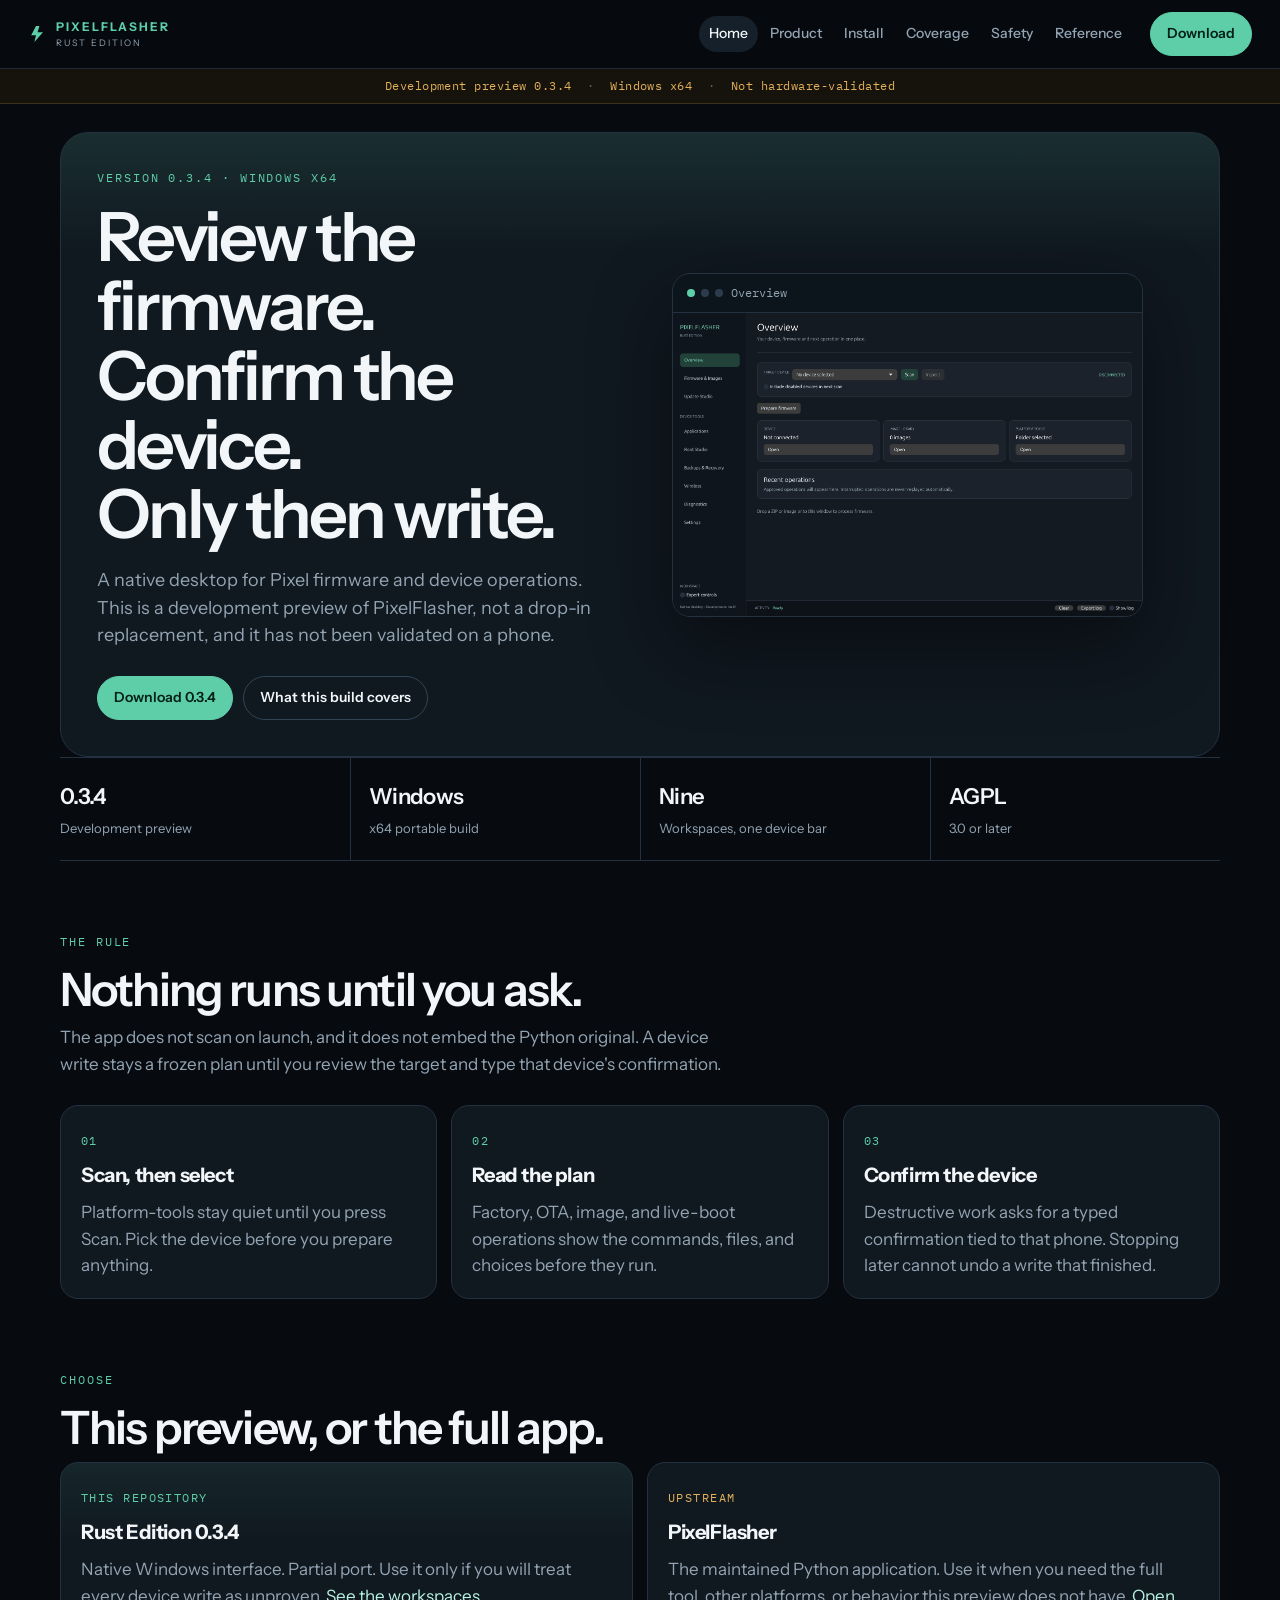
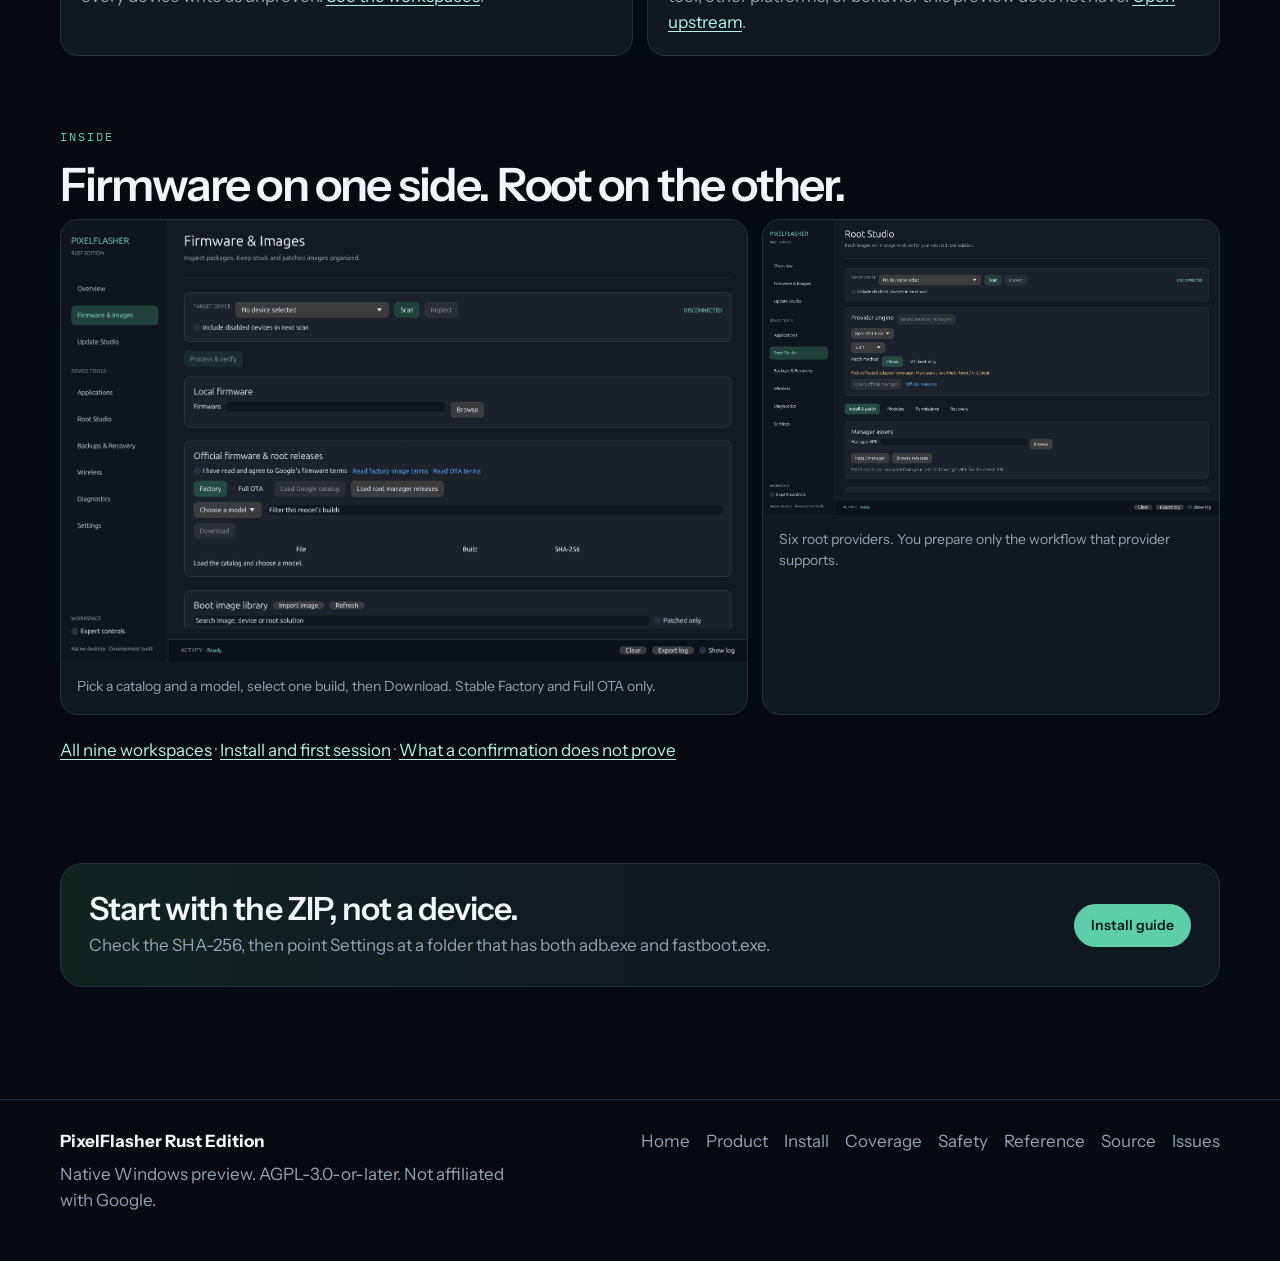
==== commit 31da16d4: "Fix the site header and stat row stuck on a cached stylesheet. Pages now load app.css so the browser" ====
--- a/docs/index.html
+++ b/docs/index.html
@@ -10,7 +10,7 @@
   <link rel="preconnect" href="https://fonts.googleapis.com">
   <link rel="preconnect" href="https://fonts.gstatic.com" crossorigin>
   <link href="https://fonts.googleapis.com/css2?family=IBM+Plex+Mono:wght@400;500&family=Instrument+Sans:ital,wght@0,400;0,500;0,600;0,700;1,400&display=swap" rel="stylesheet">
-  <link rel="stylesheet" href="site.css">
+  <link rel="stylesheet" href="app.css?v=3">
 </head>
 <body class="home">
   <a class="skip" href="#content">Skip to content</a>
@@ -48,10 +48,10 @@
   </figure>
 </div>
 <div class="wrap stats" aria-label="Release facts">
-  <div class="stat"><b>0.3.4</b><span>Development preview</span></div>
-  <div class="stat"><b>Windows</b><span>x64 portable build</span></div>
-  <div class="stat"><b>Nine</b><span>Workspaces, one device bar</span></div>
-  <div class="stat"><b>AGPL</b><span>3.0 or later</span></div>
+  <div class="stat"><strong>0.3.4</strong><em>Development preview</em></div>
+  <div class="stat"><strong>Windows</strong><em>x64 portable build</em></div>
+  <div class="stat"><strong>Nine</strong><em>Workspaces, one device bar</em></div>
+  <div class="stat"><strong>AGPL</strong><em>3.0 or later</em></div>
 </div>
 <section class="wrap section">
   <p class="kicker">The rule</p>
--- a/docs/app.css
+++ b/docs/app.css
@@ -0,0 +1,216 @@
+
+:root {
+  --bg: #070b10;
+  --bg-2: #0c1218;
+  --card: #101820;
+  --card-2: #141e28;
+  --line: #243140;
+  --line-2: #314556;
+  --mint: #5ecea8;
+  --mint-2: #b7f3df;
+  --ink: #f2f6f8;
+  --muted: #93a4b3;
+  --amber: #e4b15a;
+  --amber-bg: #241c10;
+  --amber-line: #6a5224;
+  --red: #e7b1b1;
+  --shadow: 0 30px 80px rgba(0, 0, 0, .45);
+  --sans: "Instrument Sans", "Segoe UI", sans-serif;
+  --mono: "IBM Plex Mono", ui-monospace, monospace;
+  --max: 1160px;
+}
+* { box-sizing: border-box; }
+html { scroll-behavior: smooth; }
+body {
+  margin: 0;
+  background:
+    radial-gradient(900px 480px at 80% -10%, rgba(94, 206, 168, .09), transparent 55%),
+    var(--bg);
+  color: var(--ink);
+  color-scheme: dark;
+  font-family: var(--sans);
+  font-size: 17px;
+  line-height: 1.55;
+}
+a { color: var(--mint-2); text-underline-offset: 3px; }
+a:hover { color: white; }
+img { max-width: 100%; display: block; }
+:focus-visible { outline: 2px solid var(--mint); outline-offset: 3px; }
+.skip {
+  position: absolute; left: 16px; top: -48px; background: var(--mint); color: #042018;
+  padding: 8px 12px; border-radius: 8px; z-index: 9;
+}
+.skip:focus { top: 12px; }
+
+.bar {
+  position: sticky; top: 0; z-index: 5;
+  display: flex; align-items: center; gap: 18px;
+  flex-wrap: nowrap;
+  padding: 12px 28px;
+  background: rgba(7, 11, 16, .9);
+  border-bottom: 1px solid rgba(36, 49, 64, .85);
+  backdrop-filter: blur(16px);
+}
+.brand { display: flex; align-items: center; gap: 10px; color: inherit; text-decoration: none; flex: 0 0 auto; }
+.brand b { display: block; letter-spacing: .16em; font-size: 12px; color: var(--mint); }
+.brand small { display: block; letter-spacing: .22em; font-size: 9px; color: var(--muted); }
+.nav { display: flex; gap: 2px; flex-wrap: nowrap; margin-left: auto; }
+.nav a {
+  color: var(--muted); text-decoration: none; font-size: 14px; font-weight: 500;
+  padding: 7px 10px; border-radius: 999px; white-space: nowrap;
+}
+.nav a:hover { color: var(--ink); background: rgba(255,255,255,.04); }
+.nav a[aria-current="page"] { color: var(--ink); background: #15202a; }
+.btn, .btn-ghost {
+  display: inline-flex; align-items: center; justify-content: center;
+  text-decoration: none; border-radius: 999px; padding: 10px 16px;
+  font-weight: 600; font-size: 14px;
+}
+.btn { background: var(--mint); color: #042018; border: 1px solid var(--mint); }
+.btn:hover { background: white; color: #042018; }
+.btn-ghost { background: transparent; color: var(--ink); border: 1px solid var(--line-2); }
+.btn-ghost:hover { border-color: var(--mint); color: white; }
+.ribbon {
+  text-align: center; font-family: var(--mono); font-size: 12px; letter-spacing: .04em;
+  color: var(--amber); background: #16130d; border-bottom: 1px solid #3a301c;
+  padding: 8px 16px;
+}
+.ribbon span { color: #6d6044; padding: 0 8px; }
+.wrap { width: min(var(--max), calc(100% - 40px)); margin: 0 auto; }
+
+.hero {
+  display: grid; grid-template-columns: minmax(0, .95fr) minmax(0, 1.05fr);
+  gap: 36px; align-items: center;
+  margin: 28px auto 0; padding: 36px;
+  background: linear-gradient(180deg, rgba(94,206,168,.12), transparent 120px), var(--card);
+  border: 1px solid var(--line); border-radius: 28px;
+}
+.kicker { margin: 0 0 14px; color: var(--mint); font-family: var(--mono); font-size: 12px; letter-spacing: .16em; text-transform: uppercase; }
+h1 { margin: 0; font-size: clamp(42px, 5.4vw, 68px); line-height: 1.02; letter-spacing: -.045em; font-weight: 600; }
+.lede { margin: 18px 0 0; color: var(--muted); font-size: 18px; max-width: 46ch; }
+.actions { display: flex; gap: 10px; flex-wrap: wrap; margin-top: 26px; }
+.frame {
+  background: #0c141c; border: 1px solid var(--line); border-radius: 18px; overflow: hidden;
+  box-shadow: var(--shadow);
+}
+.frame-bar { display: flex; align-items: center; gap: 8px; padding: 10px 14px; border-bottom: 1px solid var(--line); color: var(--muted); font-size: 12px; font-family: var(--mono); }
+.dots { display: flex; gap: 6px; }
+.dots i { width: 8px; height: 8px; border-radius: 50%; background: #2c3c4c; display: block; }
+.dots i:first-child { background: var(--mint); }
+.frame img { width: 100%; }
+
+.stats { display: grid; grid-template-columns: repeat(4, 1fr); border-top: 1px solid var(--line); border-bottom: 1px solid var(--line); }
+.stat { padding: 22px 18px; border-left: 1px solid var(--line); }
+.stat:first-child { border-left: 0; padding-left: 0; }
+.stat b, .stat strong { display: block; font-size: 22px; font-weight: 600; letter-spacing: -.03em; }
+.stat span, .stat em { display: block; margin-top: 4px; color: var(--muted); font-size: 13px; font-style: normal; }
+
+.section { padding: 72px 0; }
+.section h2 { margin: 0 0 10px; font-size: clamp(32px, 4vw, 46px); letter-spacing: -.04em; line-height: 1.05; font-weight: 600; }
+.section .intro { color: var(--muted); max-width: 62ch; margin: 0 0 28px; }
+
+.grid-3 { display: grid; grid-template-columns: repeat(3, 1fr); gap: 14px; }
+.card, .ws, .choice, .status-card {
+  background: var(--card); border: 1px solid var(--line); border-radius: 18px; padding: 20px;
+}
+.card h3, .ws h3, .choice h3 { margin: 8px 0; font-size: 20px; letter-spacing: -.02em; }
+.card p, .ws p, .choice p { margin: 0; color: var(--muted); }
+.num { font-family: var(--mono); color: var(--mint); font-size: 12px; letter-spacing: .12em; }
+
+.split { display: grid; grid-template-columns: 1fr 1fr; gap: 14px; }
+.choice.good { background: linear-gradient(180deg, rgba(94,206,168,.08), transparent 80px), var(--card); }
+.choice em { font-style: normal; color: var(--mint); font-family: var(--mono); font-size: 12px; letter-spacing: .12em; }
+.choice.warn em { color: var(--amber); }
+
+.shots { display: grid; grid-template-columns: 1.2fr .8fr; gap: 14px; }
+.shot { margin: 0; background: var(--card); border: 1px solid var(--line); border-radius: 18px; overflow: hidden; }
+.shot figcaption { padding: 14px 16px 16px; color: var(--muted); font-size: 14px; }
+.shot img { width: 100%; background: #0c141c; }
+
+.flow { display: grid; grid-template-columns: repeat(6, 1fr); gap: 8px; }
+.flow div { background: var(--bg-2); border: 1px solid var(--line); border-radius: 14px; padding: 14px; min-height: 96px; }
+.flow b { display: block; font-family: var(--mono); color: var(--mint); font-size: 12px; font-weight: 500; }
+.flow span { display: block; margin-top: 8px; font-size: 15px; }
+
+.band {
+  display: flex; justify-content: space-between; gap: 24px; align-items: center;
+  padding: 28px; border-radius: 22px; border: 1px solid var(--line);
+  background: linear-gradient(90deg, #10241e, #101820 55%);
+}
+.band h2 { margin: 0 0 6px; font-size: 32px; letter-spacing: -.03em; }
+.band p { margin: 0; color: var(--muted); }
+
+.page { padding: 54px 0 20px; }
+.page h1 { font-size: clamp(40px, 5vw, 60px); max-width: 16em; }
+.page .lede { margin-bottom: 8px; }
+
+.timeline { list-style: none; margin: 0; padding: 0; display: grid; gap: 0; }
+.timeline li { display: grid; grid-template-columns: 72px 1fr; gap: 18px; padding: 8px 0 22px; }
+.timeline b { font-family: var(--mono); color: var(--mint); font-size: 13px; padding-top: 4px; }
+.timeline h3 { margin: 0 0 6px; font-size: 22px; }
+.timeline p { margin: 0; color: var(--muted); }
+.rule { border-top: 1px solid var(--line); }
+
+.bento { display: grid; grid-template-columns: 1.3fr 1fr 1fr; gap: 12px; }
+.ws.feature { grid-row: span 2; background:
+  linear-gradient(180deg, rgba(94,206,168,.1), transparent 120px), var(--card); }
+.ws .tag { font-family: var(--mono); font-size: 11px; letter-spacing: .14em; color: var(--muted); }
+
+.pills { display: flex; gap: 8px; flex-wrap: wrap; margin: 8px 0 22px; }
+.pill { font-size: 12px; font-family: var(--mono); letter-spacing: .04em; border-radius: 999px; padding: 5px 10px; border: 1px solid var(--line); color: var(--muted); }
+.pill.in { color: var(--mint-2); border-color: #1f6b52; background: #10241e; }
+.pill.part { color: var(--amber); border-color: var(--amber-line); background: var(--amber-bg); }
+.pill.no { color: var(--red); border-color: #5a3030; background: #241416; }
+
+.rows { display: grid; gap: 10px; }
+.row {
+  display: grid; grid-template-columns: 220px 140px 1fr; gap: 16px; align-items: start;
+  padding: 16px 18px; border: 1px solid var(--line); border-radius: 16px; background: var(--card);
+}
+.row strong { font-weight: 600; }
+.row p { margin: 0; color: var(--muted); }
+.badge { font-family: var(--mono); font-size: 12px; color: var(--mint-2); }
+.badge.part { color: var(--amber); }
+.badge.plan { color: #c5d4e0; }
+.badge.no { color: var(--red); }
+
+.two { display: grid; grid-template-columns: 1fr 1fr; gap: 14px; }
+.stack { background: var(--card); border: 1px solid var(--line); border-radius: 18px; padding: 8px 22px 18px; }
+.stack h3 { margin-bottom: 0; }
+.stack li { margin: 10px 0; color: var(--muted); }
+.stack.amber { background: var(--amber-bg); border-color: var(--amber-line); }
+
+pre {
+  margin: 14px 0 22px; padding: 16px 18px; overflow: auto;
+  background: #0b1218; border: 1px solid var(--line); border-radius: 16px;
+  font-family: var(--mono); font-size: 13.5px; line-height: 1.65; color: #d5e2ea;
+}
+pre .label { display: block; color: var(--muted); margin-bottom: 8px; }
+
+.table-wrap { overflow-x: auto; border: 1px solid var(--line); border-radius: 16px; }
+table { width: 100%; border-collapse: collapse; font-size: 15px; }
+th, td { text-align: left; padding: 12px 14px; vertical-align: top; border-bottom: 1px solid var(--line); }
+th { color: var(--muted); font-size: 12px; letter-spacing: .08em; text-transform: uppercase; background: #0d141b; }
+tr:last-child td { border-bottom: 0; }
+code { font-family: var(--mono); font-size: .92em; }
+
+.foot { border-top: 1px solid var(--line); margin-top: 40px; padding: 28px 0 48px; color: var(--muted); }
+.foot-grid { display: flex; justify-content: space-between; gap: 28px; }
+.foot strong { color: var(--ink); }
+.foot p { margin: 6px 0 0; max-width: 42ch; }
+.foot-links { display: flex; flex-wrap: wrap; gap: 8px 16px; align-content: start; }
+.foot-links a { color: var(--muted); text-decoration: none; }
+.foot-links a:hover { color: white; }
+.miss { padding: 18vh 0 10vh; }
+.miss h1 { max-width: none; }
+
+@media (max-width: 980px) {
+  .hero, .stats, .grid-3, .split, .shots, .flow, .bento, .two, .row, .foot-grid { grid-template-columns: 1fr; }
+  .ws.feature { grid-row: auto; }
+  .bar { flex-wrap: wrap; padding: 12px 16px; }
+  .nav { order: 3; width: 100%; flex-wrap: wrap; margin-left: 0; }
+  .wrap { width: min(var(--max), calc(100% - 28px)); }
+  .hero { padding-top: 36px; }
+  .band { flex-direction: column; align-items: flex-start; }
+  .timeline li { grid-template-columns: 48px 1fr; }
+}
